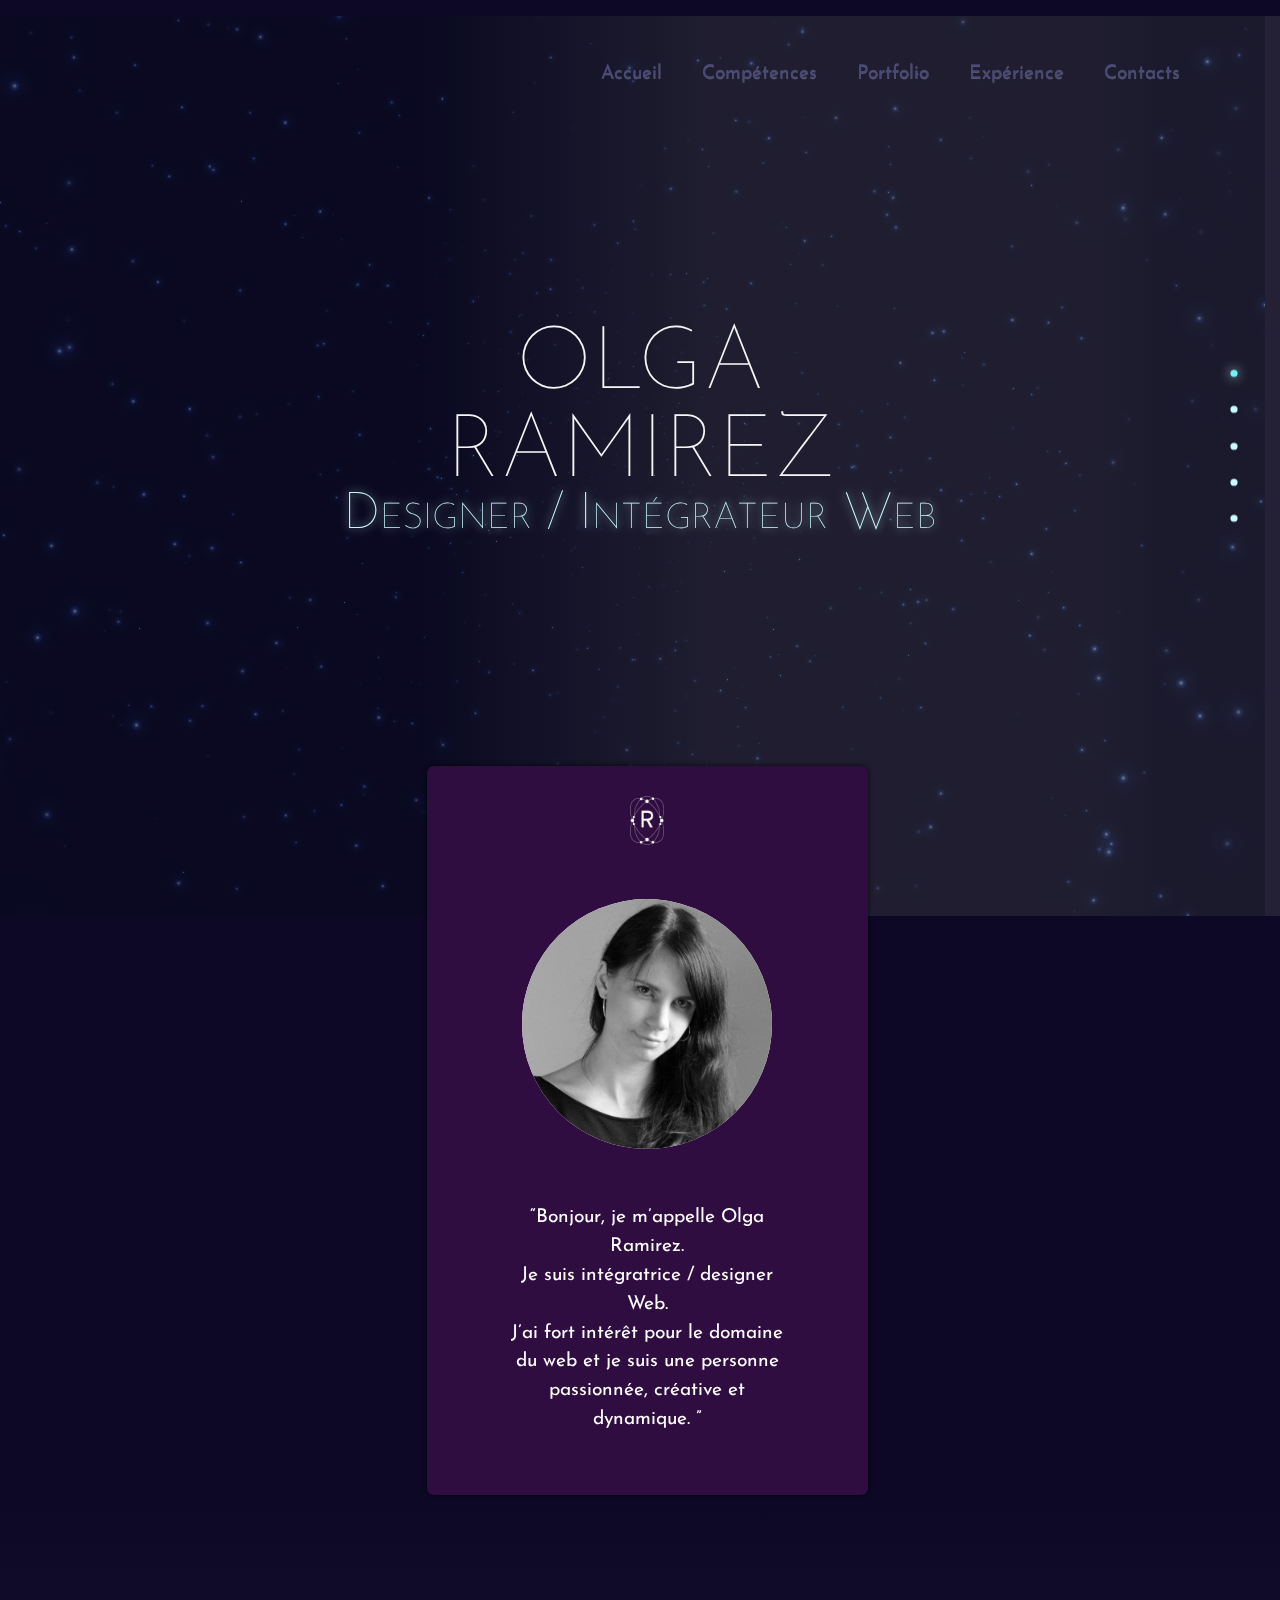
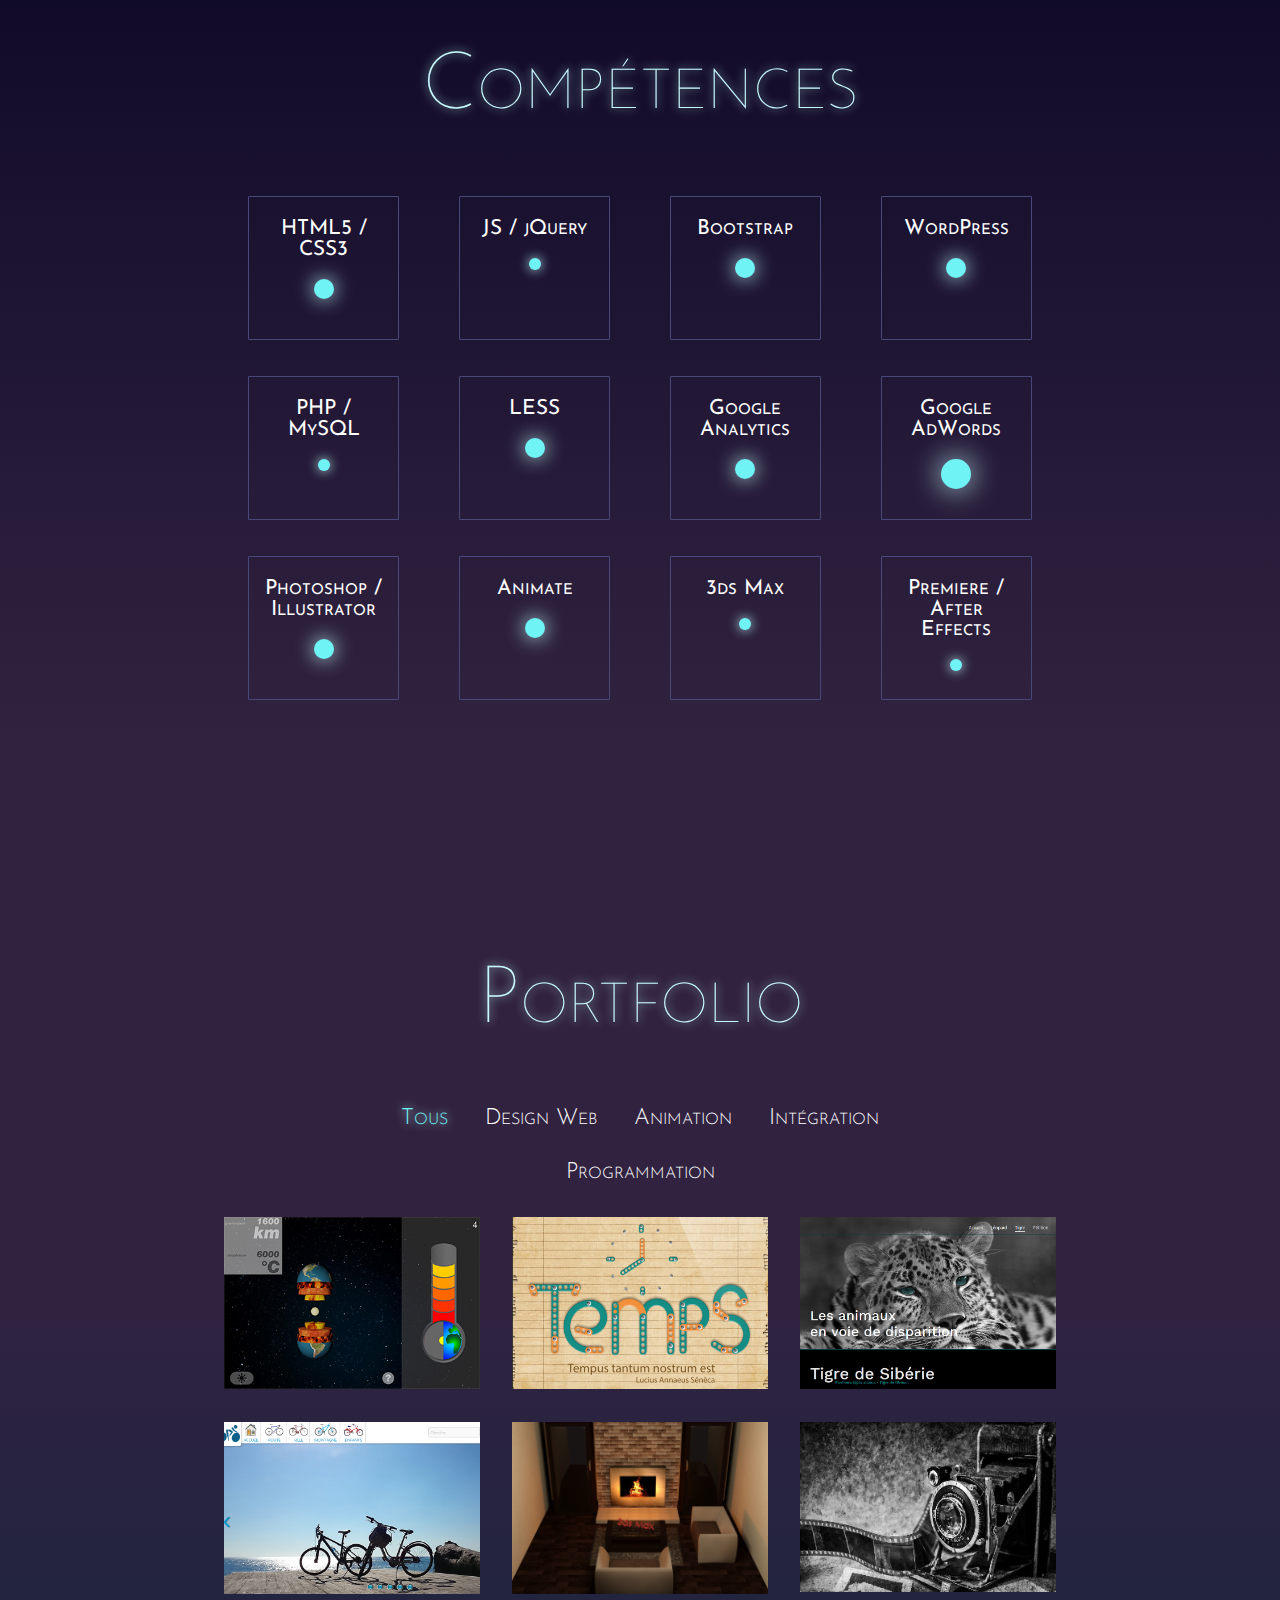
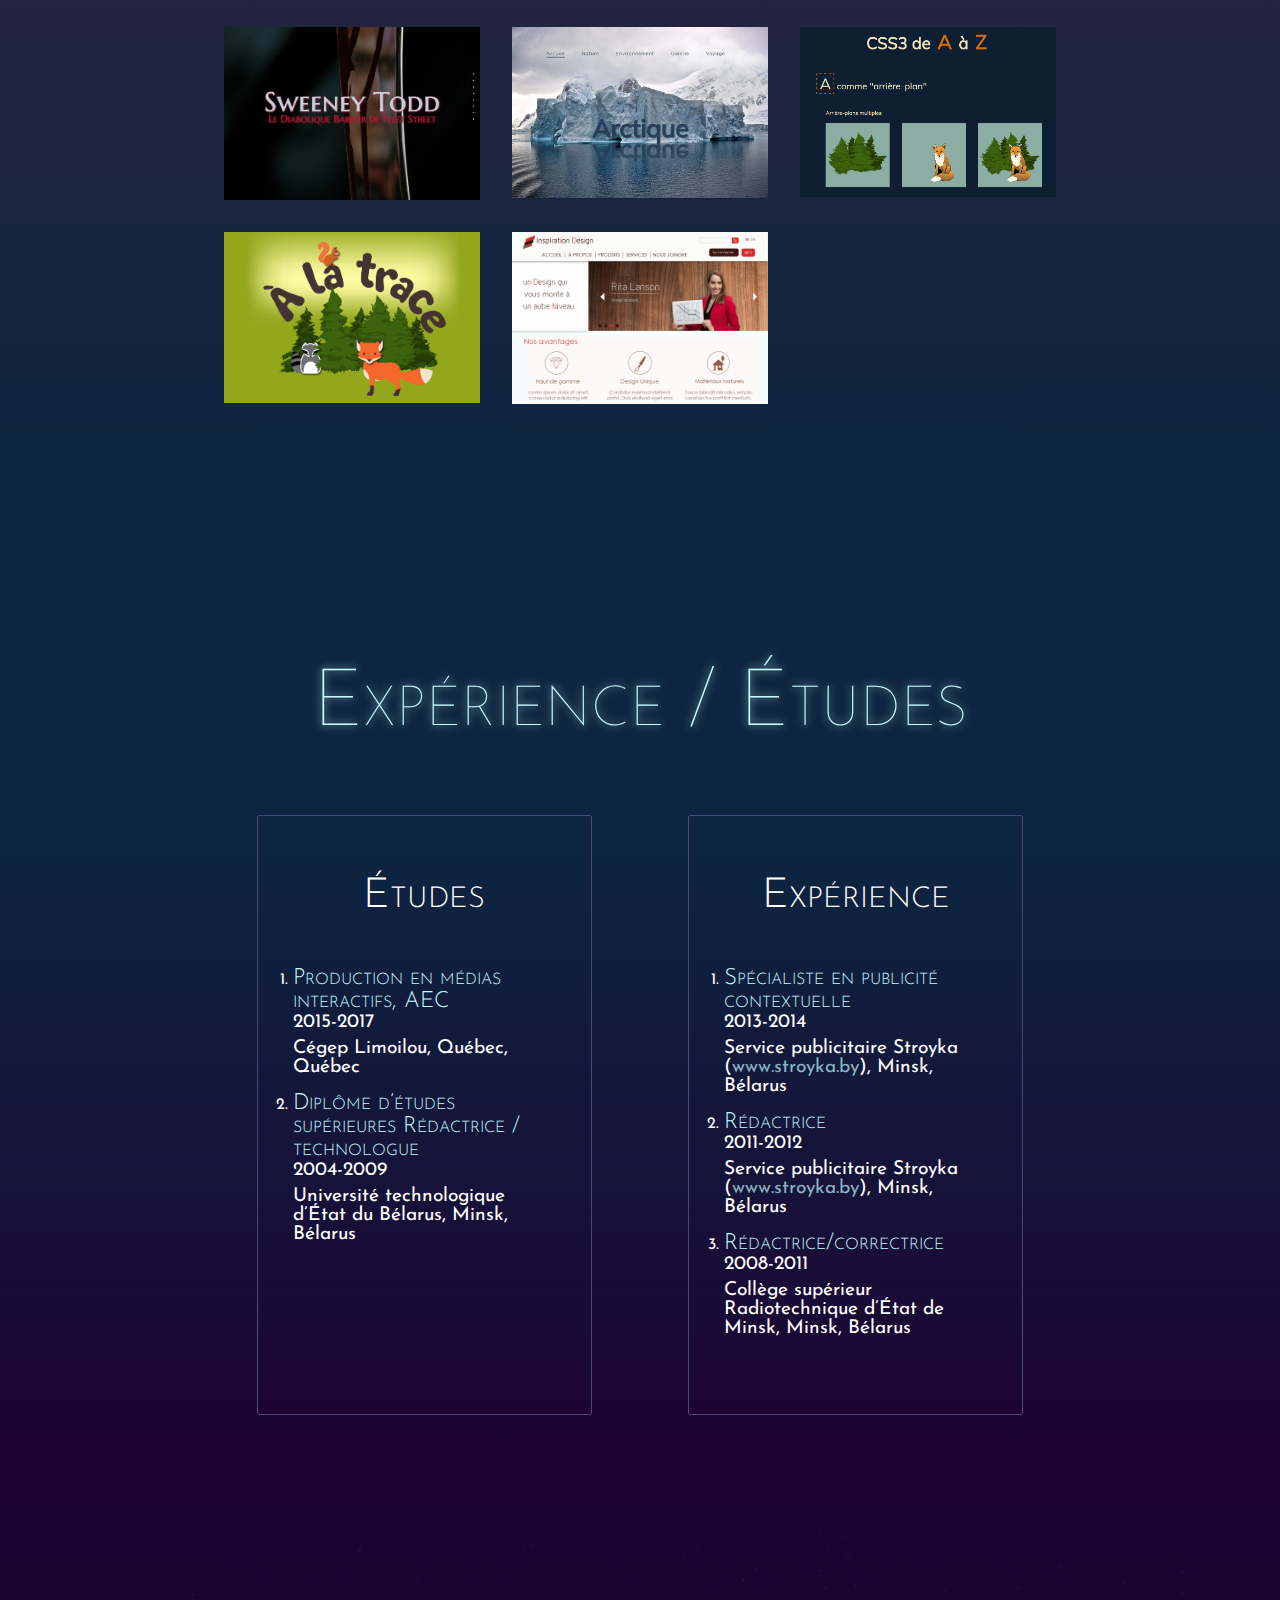
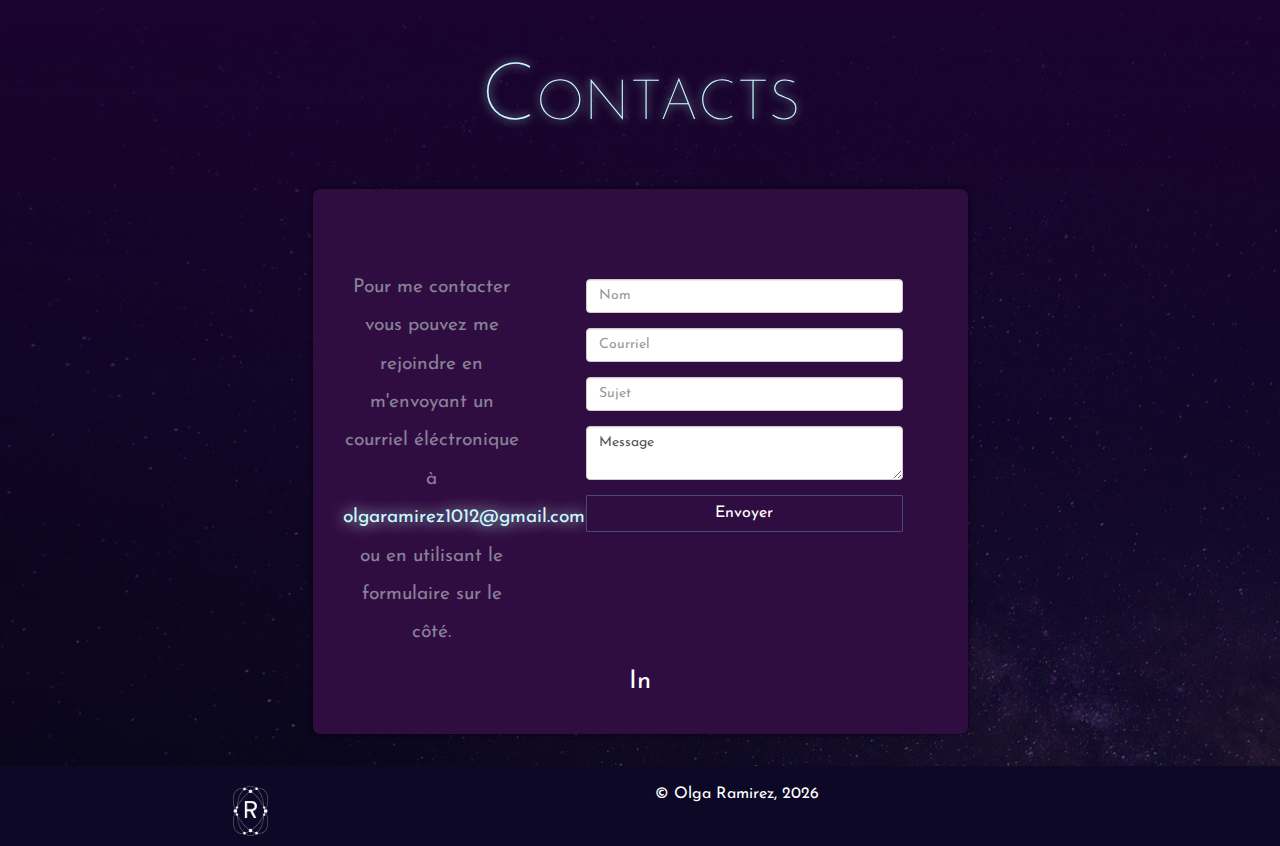
==== index.html @ b8071395 "première ajout de dossier complet" ====
<!doctype html>
<html lang="en" class="no-js"><head>
	<meta charset="UTF-8">
	<meta name="viewport" content="width=device-width, initial-scale=1">
    
    <meta http-equiv="X-UA-Compatible" content="IE=edge,chrome=1">
        <title></title>
        <meta name="description" content="">
        
        <link rel="apple-touch-icon" href="apple-touch-icon.png">

        <link rel="stylesheet" href="css/bootstrap.min.css">

	<link href="http://fonts.googleapis.com/css?family=Ubuntu:300,400,700" rel="stylesheet" type="text/css">
    <link href="https://fonts.googleapis.com/css?family=Josefin+Sans:100,300,400" rel="stylesheet">

	<link rel="stylesheet" href="css/reset.css"> <!-- CSS reset -->
	<link rel="stylesheet" href="css/style.css"> <!-- Resource style -->
	
    
    <link rel="stylesheet" href="css/bootstrap-theme.min.css">
    <link rel="stylesheet" href="css/main.css">
    <link rel="stylesheet" href="css/index.css">
    <link rel="stylesheet" href="https://maxcdn.bootstrapcdn.com/font-awesome/4.7.0/css/font-awesome.min.css">
	<script src="https://ajax.googleapis.com/ajax/libs/jquery/1.12.4/jquery.min.js"></script>
  	<!--<script src="js/vendor/modernizr-2.8.3-respond-1.4.2.min.js"></script>-->
 	<script src="https://maxcdn.bootstrapcdn.com/bootstrap/3.3.7/js/bootstrap.min.js"></script>
    <script src="js/modernizr.js"></script> <!-- Modernizr -->
 
    
    
	<title>Portfolio Olga Ramirez</title>
</head>
<body>


	<section id="section1" class="cd-section row ac">
    <canvas id="canvas"></canvas>
    	<nav id="cd-vertical-nav" class="hidden-xs hidden-sm">
		<ul>
			<li>
				<a href="#section1" data-number="1">
					<span class="cd-dot"></span>
					<span class="cd-label">Accueil</span>
				</a>
			</li>
			<li>
				<a href="#competence" data-number="2">
					<span class="cd-dot"></span>
					<span class="cd-label">Compétences</span>
				</a>
			</li>
			<li>
				<a href="#portfolio" data-number="3">
					<span class="cd-dot"></span>
					<span class="cd-label">Portfolio</span>
				</a>
			</li>
			<li>
				<a href="#experience" data-number="4">
					<span class="cd-dot"></span>
					<span class="cd-label">Expérience</span>
				</a>
			</li>
			<li>
				<a href="#contacts" data-number="5">
					<span class="cd-dot"></span>
					<span class="cd-label">Contacts</span>
				</a>
			</li>
			
		</ul>
	</nav>
    
    
     <nav class="navbar navbar-custom" role="navigation">
        <div class="container">
            <div class="navbar-header">
                <button type="button" class="navbar-toggle" data-toggle="collapse" data-target=".navbar-main-collapse">
                   <i class="fa fa-bars"></i>
                </button>
                <!--<a class="navbar-brand page-scroll" href="#page-top">
                    <img src="img/logo_2.png" alt="Logo" height="220%" width="auto"/>
                </a>-->
            </div>

            <!-- Collect the nav links, forms, and other content for toggling -->
            <div class="collapse navbar-collapse navbar-right navbar-main-collapse">
                <ul class="nav navbar-nav">
                    <!-- Hidden li included to remove active class from about link when scrolled up past about section -->
                    <li class="hidden">
                        <a href="#page-top"></a>
                    </li>
                    <li>
                        <a class="page-scroll" href="#">Accueil</a>
                    </li>
                    <li>
                        <a class="page-scroll" href="#competence">Compétences</a>
                    </li>
                    <li>
                        <a class="page-scroll" href="#portfolio">Portfolio</a>
                    </li>
                    <li>
                        <a class="page-scroll" href="#experience">Expérience</a>
                    </li>
                    <li>
                        <a class="page-scroll" href="#contacts">Contacts</a>
                    </li>
                </ul>
            </div>
            <!-- /.navbar-collapse -->
        </div>
        <!-- /.container -->
    </nav>
    
    
   
    <div class="row accueil">
    	<div class="col-lg-6 col-lg-offset-3">
			<h1 id="blink7">Olga Ramirez</h1>
            <h2>Designer / Intégrateur Web</h2>

        </div>
        
        
        
    </div>
		<!--<a href="#section2" class="cd-scroll-down cd-img-replace">scroll down</a>-->
	</section><!-- cd-section -->
    
    <!------------ À propos -------------->
  <div class="col-lg-4 col-lg-offset-4 col-md-6 col-md-offset-3 col-sm-6 col-sm-offset-3 col-xs-8 col-xs-offset-2">
   <div class="row a_propos">
   
  
   <div class="row">
        <div class="col-lg-2 col-lg-offset-5 col-sm-2 col-sm-offset-5 col-xs-4 col-xs-offset-4 logo">
        	<img src="img/logo_4.png" alt="Logo" height="auto" width="70%" />
        </div>
   </div>
    
    <div class="row">   
       <div class="col-lg-8 col-lg-offset-2">
       		<div class="prtr">
            	<img src="img/prt1.jpg" alt="">
            </div>
       </div>
       </div>
       <div class="row"> 
        <div class="col-lg-8 col-lg-offset-2 col-sm-8 col-sm-offset-2 col-xs-8 col-xs-offset-2">
        	<p class="a_pr">“Bonjour, je m’appelle Olga Ramirez. <br>
            Je suis intégratrice / designer Web. <br>
J’ai fort intérêt pour le domaine du web et je suis une personne passionnée, créative et dynamique.
”</p>
        </div>
        </div>
       </div>
   </div> 
 
     <!------------ À propos Fin-------------->
    
     <!------------ Compétences -------------->

	<section id="section2" class="cd-section row">
    	<div class="col-lg-12 col-md-12  col-sm-12 text-center">
        	<h2 class="titre_cmp titre" id="competence">Compétences</h2>
        </div>
        
	<div class="col-lg-8 col-lg-offset-2 col-md-10 col-md-offset-1">
        <div class="col-lg-3 col-md-3 col-sm-6 col-xs-6 cmp">
            <div class="col-lg-10 col-lg-offset-1 cmp_int">
                <h3>HTML5 / CSS3</h3>
               <div class="col-lg-10 col-lg-offset-1 etl">  
                 	
                    <div class="etv_mn">
                    </div>
            	</div>
            </div>
        </div>
        
        <div class="col-lg-3 col-md-3 col-sm-6 col-xs-6 cmp">
         	<div class="col-lg-10 col-lg-offset-1 cmp_int">
        		<h3>JS / jQuery</h3>
                <div class="col-lg-10 col-lg-offset-1 etl">  
                 	
                     <div class="etv_pt"></div>
            	</div>
                
            </div>
        </div>
        
        <div class="col-lg-3 col-md-3 col-sm-6 col-xs-6 cmp">
        	<div class="col-lg-10 col-lg-offset-1 cmp_int">
        		<h3>Bootstrap</h3>
              <div class="col-lg-10 col-lg-offset-1 etl">  
              
                  <div class="etv_mn"></div>
             </div>
            </div>
        </div>
        
         <div class="col-lg-3 col-md-3 col-sm-6 col-xs-6 cmp">
        	<div class="col-lg-10 col-lg-offset-1 cmp_int">
        		<h3>WordPress</h3>
              <div class="col-lg-10 col-lg-offset-1 etl">  
              
                  <div class="etv_mn"></div>
               </div>
             </div>
        </div>
     </div>  
     
     <div class="col-lg-8 col-lg-offset-2 col-md-10 col-md-offset-1">
        
        <div class="col-lg-3 col-md-3 col-sm-6 col-xs-6 cmp">
       		<div class="col-lg-10 col-lg-offset-1 cmp_int">
        		<h3>PHP / MySQL</h3>
                <div class="col-lg-10 col-lg-offset-1 etl">  
                  
                  <div class="etv_pt"></div>
                </div>
        </div>
        </div>
        
        <div class="col-lg-3 col-md-3 col-sm-6 col-xs-6 cmp">
        	<div class="col-lg-10 col-lg-offset-1 cmp_int">
        		<h3>LESS</h3>
                 <div class="col-lg-10 col-lg-offset-1 etl">  
                
                    <div class="etv_mn"></div>
             </div>
             </div>
        </div>
        
           <div class="col-lg-3 col-md-3 col-sm-6 col-xs-6 cmp">
        	<div class="col-lg-10 col-lg-offset-1 cmp_int">
        		<h3>Google Analytics</h3>
                <div class="col-lg-10 col-lg-offset-1 etl">  
                	
                    <div class="etv_mn"></div>
                </div>
            </div>
        </div>
        
        <div class="col-lg-3 col-md-3 col-sm-6 col-xs-6 cmp">
        	<div class="col-lg-10 col-lg-offset-1 cmp_int">
        		<h3>Google AdWords</h3>
                 <div class="col-lg-10 col-lg-offset-1 etl">  
                	
                    <div class="etv_lg"></div>
           	</div>
            </div>
           
        </div>
        
     </div> 
     
     <div class="col-lg-8 col-lg-offset-2 col-md-10 col-md-offset-1">

        <div class="col-lg-3 col-md-3 col-sm-6 col-xs-6 cmp">
        	<div class="col-lg-10 col-lg-offset-1 cmp_int">
        		<h3>Photoshop /<br> Illustrator</h3>
                 <div class="col-lg-10 col-lg-offset-1 etl">  
               
                <div class="etv_mn"></div>
              </div>
              </div>
            </div>
            
            <div class="col-lg-3 col-md-3 col-sm-6 col-xs-6 cmp">
        	<div class="col-lg-10 col-lg-offset-1 cmp_int">
        		<h3>Animate</h3>
                 <div class="col-lg-10 col-lg-offset-1 etl">  
               
                <div class="etv_mn"></div>
              </div>
              </div>
            </div>
            
            <div class="col-lg-3 col-md-3 col-sm-6 col-xs-6 cmp">
        	<div class="col-lg-10 col-lg-offset-1 cmp_int">
        		<h3>3ds Max</h3>
                 <div class="col-lg-10 col-lg-offset-1 etl">  
               
                <div class="etv_pt"></div>
              </div>
              </div>
            </div>
            
            <div class="col-lg-3 col-md-3 col-sm-6 col-xs-6 cmp">
        	<div class="col-lg-10 col-lg-offset-1 cmp_int">
        		<h3>Premiere / <br> After Effects</h3>
                 <div class="col-lg-10 col-lg-offset-1 etl">  
               
                <div class="etv_pt"></div>
              </div>
              </div>
            </div>
        </div>
    
	</section><!-- cd-section -->
    
       <!----------- Compétences Fin ----------->

	<section id="section3" class="cd-section row">
    
    	<div class="col-lg-12 text-center">
        	<h2 class="titre titre_prft" id="portfolio">Portfolio</h2>
        </div>
        
		<div class="col-lg-6 col-lg-offset-3 ">
        	<div class="row">
            <!-- A basic setup of simple mode filter controls, all you have to do is use data-filter="all"
            for an unfiltered gallery and then the values of your categories to filter between them -->
            <ul class="simplefilter">
                <li class="active" data-filter="all">Tous</li>
                <li data-filter="1">Design Web</li>
                <li data-filter="2">Animation</li>
                <li data-filter="3">Intégration</li>
                <li data-filter="4">Programmation</li>
            </ul>
        </div>
        </div>
        
        
           <div class="row">
           <div class="col-lg-8 col-lg-offset-2 col-md-10 col-md-offset-1 col-sm-10 col-sm-offset-1 col-xs-10 col-xs-offset-1">
            <!-- This is the set up of a basic gallery, your items must have the categories they belong to in a data-category
            attribute, which starts from the value 1 and goes up from there -->
            <div class="filtr-container">
                <div class="col-xs-12 col-sm-6 col-md-6 col-lg-4 filtr-item" data-category="1, 2, 4" data-sort="Busy streets">
                    <figure class="snip0015" href="#myModal" data-toggle="modal">
                		<img src="img/trav_11.jpg" alt="Illustration" class="img-responsive"/>
                       	<figcaption>
                            <h2>Voyage au coeur de la Terre</h2>
                            <p>Interface interactive animée réalisée à partir d’éléments 3D.</p>
                            <!--<a  role="button" class="btn" >Détails</a>-->
						</figcaption>
                    </figure>	
                </div>
                
                <div class="col-xs-12 col-sm-6 col-md-6 col-lg-4 filtr-item" data-category="1" data-sort="Luminous night">
                   <figure class="snip0015" href="#myModal2" data-toggle="modal">
                		<img src="img/trav_22.jpg" alt="Illustration" class="img-responsive"/>
                    	<figcaption>
                            <h2>Meccano</h2>
                            <p>Le travail académique - Design graphique appliqué.</p>
                            
						</figcaption>
                    </figure>	
                </div>
                
                <div class="col-xs-12 col-sm-6 col-md-6 col-lg-4 filtr-item" data-category="1, 3" data-sort="City wonders">
                   <figure class="snip0015"  href="#myModal3" data-toggle="modal">
                		<img src="img/trav_31.png" alt="Illustration" class="img-responsive"/>
                        <figcaption>
                            <h2>Les animaux en voie de disparition</h2>
                            <p>Le travail académique - le prototype haute-fidélité d’un site Web standard.</p>
                           
						</figcaption>
                    </figure>
                </div>
                <div class="col-xs-12 col-sm-6 col-md-6 col-lg-4 filtr-item" data-category="1, 3" data-sort="In production">
                    <figure class="snip0015" href="#myModal4" data-toggle="modal">
                		<img src="img/trav_4.png" alt="Illustration" class="img-responsive"/>
                       	<figcaption>
                            <h2>Velo</h2>
                            <p>Projet d'une page Web sous la forme d’un prototype HTML5.</p>
                            
						</figcaption>
                    </figure>	
                </div>
                
                <div class="col-xs-12 col-sm-6 col-md-6 col-lg-4 filtr-item" data-category="1, 2" data-sort="Industrial site">
                    <figure class="snip0015" href="#myModal5" data-toggle="modal">
                		<img src="img/trav_5.jpg" alt="Illustration" class="img-responsive"/>
                    	<figcaption>
                            <h2>Salle de séjour</h2>
                            <p>Le travail académique - Animation 3D.</p>
						</figcaption>
                    </figure>	
                </div>
                
                <div class="col-xs-12 col-sm-6 col-md-6 col-lg-4 filtr-item" data-category="1, 3, 4" data-sort="Peaceful lake">
                    <figure class="snip0015" href="#myModal6" data-toggle="modal">
                		<img src="img/trav_6.png" alt="Illustration" class="img-responsive"/>
                        <figcaption>
                            <h2>Films biographiques</h2>
                            <p>Un mini site mobile de type "mobile en premier".</p>
                           
						</figcaption>
                    </figure>	
                </div>
                <div class="col-xs-12 col-sm-6 col-md-6 col-lg-4 filtr-item" data-category="1, 3" data-sort="City lights">
                    <figure class="snip0015" href="#myModal7" data-toggle="modal">
                		<img src="img/trav_7.png" alt="Illustration" class="img-responsive"/>
                    	<figcaption>
                            <h2>Sweeney Todd</h2>
                            <p>Une interface adaptive sous la forme d'une page entière.</p>
						</figcaption>
                    </figure>	
                </div>
                <div class="col-xs-12 col-sm-6 col-md-6 col-lg-4 filtr-item" data-category="1, 3" data-sort="Dreamhouse">
                    <figure class="snip0015" href="#myModal8" data-toggle="modal">
                		<img src="img/trav_8.png" alt="Illustration" class="img-responsive"/>
                       	<figcaption>
                            <h2>Arctique</h2>
                            <p>Refonte d'un mini-site Web sous la forme de deux pages.</p> 
						</figcaption>
                    </figure>	
                </div>
                <div class="col-xs-12 col-sm-6 col-md-6 col-lg-4 filtr-item" data-category="1, 3" data-sort="Restless machines">
                    <figure class="snip0015" href="#myModal9" data-toggle="modal">
                		<img src="img/trav_9.png" alt="Illustration" class="img-responsive"/>
                        <figcaption>
                            <h2>CSS3 de A à Z</h2>
                            <p>La présentation CSS3 de A à Z sous la forme d'une page entière.</p>
						</figcaption>
                    </figure>
                </div>
                       <div class="col-xs-12 col-sm-6 col-md-6 col-lg-4 filtr-item" data-category="1, 3, 4" data-sort="City lights">
                    <figure class="snip0015" href="#myModal10" data-toggle="modal">
                		<img src="img/trav_10.png" alt="Illustration" class="img-responsive"/>
                    	<figcaption>
                            <h2>À la trace</h2>
                            <p>Application interactive.</p>
						</figcaption>
                    </figure>	
                </div>
                <div class="col-xs-12 col-sm-6 col-md-6 col-lg-4 filtr-item" data-category="1" data-sort="Dreamhouse">
                    <figure class="snip0015" href="#myModal11" data-toggle="modal">
                		<img src="img/trav_11.png" alt="Illustration" class="img-responsive"/>
                       	<figcaption>
                            <h2>Inspiration Design</h2>
                            <p>La création d'une entreprise, le sujet - Le Bois.</p>
						</figcaption>
                    </figure>	
                </div>
               
            </div>
        </div>
        </div>
        
       
                
                <!-----------------------Fenêtre modal Voyage au coeur de la Terre----------------------->
 
                <div class="modal" id="myModal" role="dialog">
                <div class="modal-dialog modal-lg">
                  <div class="modal-content">
                    <div class="modal-header">
                      <button type="button" class="close" data-dismiss="modal">&times;</button>
                    		<h4 class="modal-title ttr_m">Voyage au coeur de la Terre</h4>
                    </div>
                    <div class="modal-body">
                    	<div class="row">
                        	<div class="col-lg-8 ">
                            	<img src="img/au_coeur_terre_fm.png" alt="Illustration" class="img-responsive"/>
                                <br>
                                <img src="img/au_coeur_terre_fm2.png" alt="Illustration" class="img-responsive"/>
                            </div>
                            <div class="col-lg-4 ">
                            	<h2>
                                	<ul class="mc_m">
                                    	<li>Design Web</li>
                                        <li>Animation</li>
                                        <li>Programmation</li>
                                    </ul>
                                </h2>
                                
                                
                                <h3 class="ou_lng_m">Outils</h3>
                                <ul class="lst_m">
                                	<li>Adobe Animate CC</li>
                                    <li>3ds Max</li>
                                </ul>
                                
                                <h3 class="ou_lng_m">Langages</h3>
                                <ul class="lst_m">
                                	<li>HTML5</li>
                                    <li>JavaScript</li>
                                </ul>
                               
                            </div>
                        </div>
                       <!-- <hr>-->
                        <div class="row">
                            <div class="col-lg-12 dsc">
                            <p class="prf_m"><span class="titre_m">Type : </span> Projet académique - le cour "Production d’interfaces interactives animées" - réalisé en équipe avec Philippe Bourgeois et Sandra Levesque.</p>
                                    <p class="prf_m"><span class="titre_m">Mes tâches : </span> création l'animation 3d, la partie de la programation JavaScript.</p>
                            	<p class="prf_m"><span class="titre_m">Description : </span>Afin d'atteindre les objectifs de ce travail, il vous faudra réaliser une interface interactive animée, composée d’éléments 3D, et publiée en HTML5/JS (CreateJS) à partir d’Adobe Animate CC.
Un concept global devra être déterminé et être réfléchi en fonction des éléments 3D produits lors de la session 2.
 </p>
                            </div>
                        </div>
                        
                        
                        
                    </div>
                    <div class="modal-footer"><button class="btn btn-default_1" type="button" data-dismiss="modal">Fermer</button></div>
                    </div>
                    </div>
                 </div>
    <!-----------------------Fenêtre modal Fin Voyage au coeur de la Terre------------------->
    
    
    
    <!-----------------------Fenêtre modal Meccano----------------------->
 
                <div class="modal" id="myModal2" role="dialog">
                <div class="modal-dialog modal-lg">
                  <div class="modal-content">
                    <div class="modal-header">
                      <button type="button" class="close" data-dismiss="modal">&times;</button>
                    		<h4 class="modal-title ttr_m">Meccano</h4>
                    </div>
                    <div class="modal-body">
                    	<div class="row">
                        	<div class="col-lg-8 ">
                            	<img src="img/meccano_1.png" alt="Illustration" class="img-responsive"/>
                                <br>
                                <img src="img/meccano_2.png" alt="Illustration" class="img-responsive"/>
                            </div>
                            <div class="col-lg-4 ">
                            	<h2>
                                	<ul class="mc_m">
                                    	<li>Design Web</li>
                                        
                                    </ul>
                                </h2>
                                
                                
                                <h3 class="ou_lng_m">Outils</h3>
                                <ul class="lst_m">
                                	<li>Illustrator</li>
                                    <li>Photoshop</li>
                                </ul>
                                
                                 <div class="dsc">
                            <p class="prf_m"><span class="titre_m">Type : </span> Le travail académique.</p>
                                    
                            	<p class="prf_m"><span class="titre_m">Description : </span>La réalisation de l'interface graphique du mot de 5 lettres tout en utilisant les pièces du jeu de construction.
 </p>
                            </div>
                               
                            </div>
                        </div>
                       <!-- <hr>-->
                       
                    </div>
                    <div class="modal-footer"><button class="btn btn-default_1" type="button" data-dismiss="modal">Fermer</button></div>
                    </div>
                    </div>
                 </div>
    <!-----------------------Fenêtre modal Fin Meccano------------------->
    
    
    <!-----------------------Fenêtre modal Les animaux en voie de disparition----------------------->
 
                <div class="modal" id="myModal3" role="dialog">
                <div class="modal-dialog modal-lg">
                  <div class="modal-content">
                    <div class="modal-header">
                      <button type="button" class="close" data-dismiss="modal">&times;</button>
                    		<h4 class="modal-title ttr_m">Les animaux en voie de disparition</h4>
                    </div>
                    <div class="modal-body">
                    	<div class="row">
                        	<div class="col-lg-8 ">
                            	<img src="img/les_animaux_en_voie_de_disparition_1.png" alt="Illustration" class="img-responsive"/>
                                <br>
                                <img src="img/les_animaux_en_voie_de_disparition_2.png" alt="Illustration" class="img-responsive"/>
                                <br>
                                <img src="img/les_animaux_en_voie_de_disparition_3.png" alt="Illustration" class="img-responsive"/>
                                
                            </div>
                            <div class="col-lg-4 ">
                            	<h2>
                                	<ul class="mc_m">
                                    	<li>Design Web</li>
                                     
                                        <li>Intégration</li>
                                    </ul>
                                </h2>
                                
                                
                                <h3 class="ou_lng_m">Langages</h3>
                                <ul class="lst_m">
                                	<li>HTML5</li>
                                    <li>CSS</li>
                                    <li>JavaScript</li>
                                </ul>
                                
                                <div class="dsc">
                            <p class="prf_m"><span class="titre_m">Type : </span> Projet académique - le cour "Prototype Web" .</p>
                                   
                            	<p class="prf_m"><span class="titre_m">Description : </span>Afin d'atteindre les objectifs de ce travail, il vous faudra réaliser le prototype haute-fidélité d’un site Web standard constitué d’un ensemble de 4 pages HTML5, produites à l’aide du logiciel Dreamweaver ou d’un autre IDE.
 </p>
                            </div>
                               
                            </div>
                        </div>

                    </div>
                    <div class="modal-footer"><button class="btn btn-default_1" type="button" data-dismiss="modal">Fermer</button></div>
                    </div>
                    </div>
                 </div>
    <!-----------------------Fenêtre modal Fin Les animaux en voie de disparition------------------->
               
              <!-----------------------Fenêtre modal Velo----------------------->
 
                <div class="modal" id="myModal4" role="dialog">
                <div class="modal-dialog modal-lg">
                  <div class="modal-content">
                    <div class="modal-header">
                      <button type="button" class="close" data-dismiss="modal">&times;</button>
                    		<h4 class="modal-title ttr_m">Velo</h4>
                    </div>
                    <div class="modal-body">
                    
                    	<div class="row">
                            <div class="col-lg-12">
                            <div class="col-lg-6 ">
                            <h2>
                                	<ul class="btm">
                                    	<li>Design Web</li>
                                       
                                        <li>Intégration</li>
                                    </ul>
                                </h2>
                               </div> 
                                
                                
                                <div class="col-lg-6 ">
                                <h3 class="ou_lng_m">Langages</h3>
                                <ul class="lst_m">
                                	<li>HTML5</li>
                                    <li>CSS</li>
                                </ul>
                                </div>
                           </div>
                           </div>     
                    	<div class="row">
                        	<div class="col-lg-12 ">
                            	<img src="img/velo.png" alt="Illustration" class="img-responsive"/>
                                <br>
                                
                            </div>
                            
                        </div>
                       <!-- <hr>-->
                        
                                 <div class="row">
                            <div class="col-lg-12 dsc">
                                
                            <p class="prf_m"><span class="titre_m">Type : </span> Projet académique - le cour "Prototype Web" - Projet d'une page Web sous la forme d’un prototype HTML5.</p>
                                    
                            	<p class="prf_m"><span class="titre_m">Description : </span>Réalisation d'une page Web entière en HTML5 à partir d’une page d’accueil d’un site Web comme modèle de référence <a href="https://www.lego.com/fr-fr/?ignorereferer=true" title="Lien vers le site Web lego.com" class="ln">www.lego.com</a>.
 </p>
                            </div>
                        </div>
                        
                        
                        
                    </div>
                    <div class="modal-footer"><button class="btn btn-default_1" type="button" data-dismiss="modal">Fermer</button></div>
                    </div>
                    </div>
                 </div>
    <!-----------------------Fenêtre modal Fin Velo------------------->  
    
    
  <!-----------------------Fenêtre modal Salle de séjour----------------------->
 
                <div class="modal" id="myModal5" role="dialog">
                <div class="modal-dialog modal-lg">
                  <div class="modal-content">
                    <div class="modal-header">
                      <button type="button" class="close" data-dismiss="modal">&times;</button>
                    		<h4 class="modal-title ttr_m">Salle de séjour</h4>
                    </div>
                    <div class="modal-body">
                    <div class="row">
                    <div class="col-lg-6 ">
                            	<h2>
                                	<ul class="btm">
                                    	<li>Design Web</li>
                                        <li>Animation 3D</li> 
                                    </ul>
                                </h2>
                       </div>         
                        <div class="col-lg-6 "> 
                                <h3 class="ou_lng_m">Outils</h3>
                                <ul class="lst_m">
                                    <li>3ds Max</li>
                                    <li>Photoshop</li>
                                </ul>
                               
                            </div>
                          </div>  
                    	<div class="row">
                        	<div class="col-lg-12 ">
                            	<img src="img/salle_de_sejour.jpg" alt="Illustration" class="img-responsive"/>
                                
                            </div>
                            
                        </div>
                       <!-- <hr>-->
                        <div class="row">
                            <div class="col-lg-12 dsc">
                            <p class="prf_m"><span class="titre_m">Type : </span> Projet académique - le cour "Production d’animation".</p>
                    
                            	<p class="prf_m"><span class="titre_m">Description : </span>Afin d'atteindre les objectifs de ce travail, il faudra réaliser une scène 3d avec 6 objets, appliquer des textures sur les objets et animer un objet.

 </p>
                            </div>
                        </div>
                        
                        
                        
                    </div>
                    <div class="modal-footer"><button class="btn btn-default_1" type="button" data-dismiss="modal">Fermer</button></div>
                    </div>
                    </div>
                 </div>
    <!-----------------------Fenêtre modal Fin Salle de séjour------------------->
    
    
     
                <!-----------------------Fenêtre modal Films biographiques----------------------->
 
                <div class="modal" id="myModal6" role="dialog">
                <div class="modal-dialog modal-lg">
                  <div class="modal-content">
                    <div class="modal-header">
                      <button type="button" class="close" data-dismiss="modal">&times;</button>
                    		<h4 class="modal-title ttr_m">Films biographiques</h4>
                    </div>
                    <div class="modal-body">
                    	<div class="row">
                        	<div class="col-lg-4 ">
                            	<img src="img/interface_mobile_acc.png" alt="Illustration" class="img-responsive"/>
                                <br>
                                <img src="img/interface_mobile_connex.png" alt="Illustration" class="img-responsive"/>
                            </div>
                            <div class="col-lg-4 ">
                            	<img src="img/interface_mobile_al.png" alt="Illustration" class="img-responsive"/>
                            </div>
                            <div class="col-lg-4 ">
                            	
                            	<h2>
                                	<ul class="mc_m">
                                    	<li>Design Web</li>
                                        <li>Intégration</li>
                                        <li>Programmation</li>
                                    </ul>
                                </h2>
                                
                                
                                <h3 class="ou_lng_m">Outils</h3>
                                <ul class="lst_m">
                                	<li>jQuery Mobile</li>
                                </ul>
                                
                                <h3 class="ou_lng_m">Langages</h3>
                                <ul class="lst_m">
                                	<li>HTML5</li>
                                    <li>CSS3</li>
                                    <li>jQuery</li>
                                </ul>
                               
                            </div>
                        </div>
                       <!-- <hr>-->
                        <div class="row">
                            <div class="col-lg-12 dsc">
                            <p class="prf_m"><span class="titre_m">Type : </span> Projet académique - le cour "Interface mobile".</p>
                                   
                            	<p class="prf_m"><span class="titre_m">Description : </span>production d'un mini site mobile de type "mobile en premier" qui fait la promotion de cinq produits de, à partir de maquettes basses fidélités.
 </p>
                            </div>
                        </div>
                        
                        
                        
                    </div>
                    <div class="modal-footer"><button class="btn btn-default_1" type="button" data-dismiss="modal">Fermer</button></div>
                    </div>
                    </div>
                 </div>
    <!-----------------------Fenêtre modal Fin Films biograghiques------------------->
    
    <!-----------------------Fenêtre modal Sweeney Todd----------------------->
 
                <div class="modal" id="myModal7" role="dialog">
                <div class="modal-dialog modal-lg">
                  <div class="modal-content">
                    <div class="modal-header">
                      <button type="button" class="close" data-dismiss="modal">&times;</button>
                    		<h4 class="modal-title ttr_m">Sweeney Todd</h4>
                    </div>
                    <div class="modal-body">
                    
                    <div class="row">
                    <div class="col-lg-4 ">
                            	<h2>
                                	<ul class="btm">
                                    	<li>Design Web</li>
                                        <li>Intégration</li> 
                                    </ul>
                                </h2>
                       </div>         
                        <div class="col-lg-4 "> 
                                <h3 class="ou_lng_m">Outils</h3>
                                <ul class="lst_m">
                                    <li>Media Queries</li>
                                </ul>
                               
                            </div>
                            <div class="col-lg-4 "> 
                            <h3 class="ou_lng_m">Langages</h3>
                                <ul class="lst_m">
                                	<li>HTML5</li>
                                    <li>CSS3</li>
                                </ul>
                          </div>  
                          <br>

                    	<div class="row">
                                <div class="col-lg-9 ">
                                	<h3 class="ou_lng_m">Format TV</h3>
                                    <img src="img/st_ordi1.png" alt="Illustration" class="img-responsive"/>
                                </div>
                                
                                <div class="col-lg-3 ln_vrt">
                                	<h3 class="ou_lng_m">Format mobile</h3>
                                    <img src="img/st_mobile1.png" alt="Illustration" class="img-responsive"/>
                                </div>
                          </div>
                          <br>
                          
                          <div class="row">
                                <div class="col-lg-5 ">
                               		<h3 class="ou_lng_m">Format tablette</h3>
                                    <img src="img/st_tabl1.png" alt="Illustration" class="img-responsive"/>
                                </div>
                                <div class="col-lg-7 ln_vrt">
                                	<h3 class="ou_lng_m">Format PC de bureau</h3>
                                    <img src="img/st_lapt1.png" alt="Illustration" class="img-responsive"/>
                                </div>
                          </div>
  
                       
                        <div class="row">
                            <div class="col-lg-12 dsc">
                            <p class="prf_m"><span class="titre_m">Type : </span> Projet académique - le cour "Interface mobile".</p>
                                    
                            	<p class="prf_m"><span class="titre_m">Description : </span>Production d'une interface adaptive sous la forme d'une page entière (format mobile, format tablette, format PC de bureau, format TV). </p>
                            </div>
                        </div>
                    </div>
                    <div class="modal-footer"><button class="btn btn-default_1" type="button" data-dismiss="modal">Fermer</button></div>
                    </div>
                    </div>
                 </div>
                 </div>
    <!-----------------------Fenêtre modal Fin Sweeney Todd------------------->
    
    
     <!-----------------------Fenêtre modal Arctique----------------------->
 
                <div class="modal" id="myModal8" role="dialog">
                <div class="modal-dialog modal-lg">
                  <div class="modal-content">
                    <div class="modal-header">
                      <button type="button" class="close" data-dismiss="modal">&times;</button>
                    		<h4 class="modal-title ttr_m">Arctique</h4>
                    </div>
                    <div class="modal-body">
                    	<div class="row">
                         <div class="col-lg-6 ">
                            	<h2>
                                	<ul class="btm">
                                    	<li>Design Web</li>
                                        <li>Intégration</li> 
                                        
                                    </ul>
                                </h2>
                       </div>         
                        
                            <div class="col-lg-6 "> 
                            <h3 class="ou_lng_m">Langages</h3>
                                <ul class="lst_m">
                                	<li>HTML5</li>
                                    <li>CSS3</li>
                                   
                                </ul>
                          </div>
                          <br>  
                        	<div class="col-lg-12 ">
                            	<img src="img/arctique1.png" alt="Illustration" class="img-responsive"/>
                                <br>
                                <img src="img/arctique2.png" alt="Illustration" class="img-responsive"/>
                            </div>
                            
                        </div>
                       <!-- <hr>-->
                        <div class="row">
                        
                            <div class="col-lg-12 dsc">
                            <p class="prf_m"><span class="titre_m">Type : </span> Projet académique - le cour "Prototype Web" </p>
                            	<p class="prf_m"><span class="titre_m">Description : </span>Réalisation de la refonte d’un site Web en produisant deux pages HTML5/CSS3 qui répondent à des demandes et des contraintes prédéfinies de production.
 </p>
                            </div>
                        </div>
                        
                    </div>
                    <div class="modal-footer"><button class="btn btn-default_1" type="button" data-dismiss="modal">Fermer</button></div>
                    </div>
                    </div>
                 </div>
    <!-----------------------Fenêtre modal Fin Arctique------------------->
    
    <!-----------------------Fenêtre modal CSS3 de A à Z----------------------->
 
                <div class="modal" id="myModal9" role="dialog">
                <div class="modal-dialog modal-lg">
                  <div class="modal-content">
                    <div class="modal-header">
                      <button type="button" class="close" data-dismiss="modal">&times;</button>
                    		<h4 class="modal-title ttr_m">CSS3 de A à Z</h4>
                    </div>
                    <div class="modal-body">
                    	<div class="row">
                        
                            <div class="col-lg-6 ">
                                    <h2>
                                        <ul class="btm">
                                            <li>Design Web</li>
                                            <li>Intégration</li>
                                      
                                        </ul>
                                    </h2>
                           </div>         
                            
                                <div class="col-lg-6 "> 
                                <h3 class="ou_lng_m">Langages</h3>
                                    <ul class="lst_m">
                                        <li>HTML5</li>
                                        <li>CSS3</li>
                                        <li>jQuery</li>
                                       
                                    </ul>
                                    <br>
                              </div>
                              <br>  
                        	<div class="col-lg-12 ">
                            	<img src="img/css3.png" alt="Illustration" class="img-responsive"/>
                                
                            </div>
                            
                        </div>
                       <!-- <hr>-->
                        <div class="row">
                       
                            <div class="col-lg-12 dsc">
                            <p class="prf_m"><span class="titre_m">Type : </span> Projet académique - le cour "Prototype Web".</p>
                            	<p class="prf_m"><span class="titre_m">Description : </span>La présentation CSS3 de A à Z sous la forme d'une page entière.
 </p>
                            </div>
                        </div>
                        
                        
                        
                    </div>
                    <div class="modal-footer"><button class="btn btn-default_1" type="button" data-dismiss="modal">Fermer</button></div>
                    </div>
                    </div>
                 </div>
    <!-----------------------Fenêtre modal Fin CSS3 de A à Z------------------->
    
    
    <!-----------------------Fenêtre modal À la trace----------------------->
 
                <div class="modal" id="myModal10" role="dialog">
                <div class="modal-dialog modal-lg">
                  <div class="modal-content">
                    <div class="modal-header">
                      <button type="button" class="close" data-dismiss="modal">&times;</button>
                    		<h4 class="modal-title ttr_m">À la trace</h4>
                    </div>
                    <div class="modal-body">
                    	<div class="row">
                        
                        <div class="col-lg-4 ">
                            	<img src="img/a_la_trace_1.png" alt="Illustration" class="img-responsive"/>
                                <br>
                                <img src="img/a_la_trace_3.png" alt="Illustration" class="img-responsive"/>
                            </div>
                            <div class="col-lg-4 ">
                            	<img src="img/a_la_trace_2.png" alt="Illustration" class="img-responsive"/>
                                <br>
                                <img src="img/a_la_trace_4.png" alt="Illustration" class="img-responsive"/>
                            </div>
                            <div class="col-lg-4 ">
                            	
                            	<h2>
                                	<ul class="mc_m">
                                    	<li>Design Web</li>
                                        <li>Intégration</li>
                                        <li>Programmation</li>
                                    </ul>
                                </h2>
                                
                                
                                <h3 class="ou_lng_m">Outils</h3>
                                <ul class="lst_m">
                                	<li>MySQL</li>
                                    <li>Google map API</li>
                                </ul>
                                
                                <h3 class="ou_lng_m">Langages</h3>
                                <ul class="lst_m">
                                	<li>HTML5</li>
                                    <li>CSS3</li>
                                    <li>jQuery</li>
                                    <li>PHP</li>
                                </ul>
                               
                            </div>
                        
                        </div>
                       <!-- <hr>-->
                        <div class="row">
                            <div class="col-lg-12 dsc">
                            <p class="prf_m"><span class="titre_m">Type : </span> Projet académique - le cour "Application interactives" - réalisé en équipe avec Philippe Lamarre et Mathieu Rouwa.</p>
                                    <p class="prf_m"><span class="titre_m">Mes tâches : </span> création le design d'interface et la base de donnes.</p>
                            	<p class="prf_m"><span class="titre_m">Description : </span>^L'application permet de visualiser l'emplacement des animaux sauvages marqués par d'autres utilisateurs, et d'ajouter des animaux à la base de données.
 </p>
                            </div>
                        </div>
                        
                        
                        
                    </div>
                    <div class="modal-footer"><button class="btn btn-default_1" type="button" data-dismiss="modal">Fermer</button></div>
                    </div>
                    </div>
                 </div>
    <!-----------------------Fenêtre modal Fin À la trace------------------->
    
    <!-----------------------Fenêtre modal Inspiration Design----------------------->
 
                <div class="modal" id="myModal11" role="dialog">
                <div class="modal-dialog modal-lg">
                  <div class="modal-content">
                    <div class="modal-header">
                      <button type="button" class="close" data-dismiss="modal">&times;</button>
                    		<h4 class="modal-title ttr_m">Inspiration Design</h4>
                    </div>
                    <div class="modal-body">
                    <div class="row">
                    <div class="col-lg-6 ">
                            	<h2>
                                	<ul class="btm">
                                    	<li>Design Web</li>
                                    </ul>
                                </h2>
                       </div>         
                        <div class="col-lg-6 "> 
                                <h3 class="ou_lng_m">Outils</h3>
                                <ul class="lst_m">
                                    <li>Illustrator</li>
                                    <li>Photoshop</li>
                                    <br>
                                </ul>
                               
                            </div>
                          </div>  
                    	<div class="row">
                        	<div class="col-lg-12 ">
                            <h3 class="ou_lng_m">Conseil d'humeur</h3>
                            	<img src="img/inspiration_design_description.png" width="100%" alt="Illustration" class="img-responsive"/>
                                <br>
                                <h3 class="ou_lng_m">Site Web</h3>
                                <img src="img/ramirez_desktop_final.png" alt="Illustration" class="img-responsive"/>
                                <br>
                                <h3 class="ou_lng_m">Affiche Web</h3>
                               <img src="img/inspiration_design_afiiche.png" width="100%" alt="Illustration" class="img-responsive"/> 
                            </div>
                            
                        </div>
                       <!-- <hr>-->
                        <div class="row">
                            <div class="col-lg-12 dsc">
                            <p class="prf_m"><span class="titre_m">Type : </span> Projet académique - le cour "Design graphique appliqué".</p>
                    
                            	<p class="prf_m"><span class="titre_m">Description : </span>Création d'une entreprise, sujet imposé - le bois.

 </p>
                            </div>
                        </div>
                        
                        
                        
                    </div>
                    <div class="modal-footer"><button class="btn btn-default_1" type="button" data-dismiss="modal">Fermer</button></div>
                    </div>
                    </div>
                 </div>
    <!-----------------------Fenêtre modal Fin Inspiration Design------------------->
        
	</section><!-- cd-section -->
    
    
    
    

	<section id="section4" class="cd-section row">
    
    	<div class="col-lg-12 text-center">
        	<h2 class="titre titre_prft" id="experience">Expérience / Études</h2>
        </div>
        
        
    <div class="row">     
         <div class="col-lg-8 col-lg-offset-2 col-sm-8 col-sm-offset-2 col-xs-10 col-xs-offset-1">
        	<div class="col-lg-6 col-md-6 etd_exp">
            	
                <div class="col-lg-10 col-lg-offset-1 etd">
                <h3>Études</h3>
                <ol>
                    <li>
                        <h4>Production en médias interactifs, AEC</h4>
                        <p class="an">2015-2017</p>
                        <p>Cégep Limoilou, Québec, Québec</p>
                    </li>
                    <li>
                    	<h4>Diplôme d’études supérieures Rédactrice&nbsp;/ technologue</h4>
                        <p class="an">2004-2009</p>
                        <p>Université technologique d’État du Bélarus, Minsk, Bélarus</p>
                    </li>
                    
                    
                  </ol>
               
                </div>
            </div>
           
            <div class="col-lg-6 col-md-6 etd_exp">
            	
                <div class="col-lg-10 col-lg-offset-1 exp">
                <h3>Expérience</h3>
                	<ol>
                    <li>
                         	<h4>Spécialiste en publicité contextuelle</h4>
                            <p class="an">2013-2014</p>
                            <p>Service publicitaire Stroyka (<a href="http://www.stroyka.by" target="_blank" title="site Web Stroyka.by">www.stroyka.by</a>), Minsk, Bélarus</p>
                         </li>
                         <li>
                         	<h4>Rédactrice</h4>
                            <p class="an">2011-2012</p>
                            <p>Service publicitaire Stroyka (<a href="http://www.stroyka.by" target="_blank" title="site Web Stroyka.by">www.stroyka.by</a>), Minsk, Bélarus</p>
                         </li>
                         <li>
                         	<h4>Rédactrice/correctrice</h4>
                            <p class="an">2008-2011</p>
                            <p>Collège supérieur Radiotechnique d’État de Minsk, Minsk, Bélarus</p>
                         </li>
                    </ol>
                </div>
               
            </div>
             
        </div>
      </div>  
	</section><!-- cd-section -->

	<section id="section5" class="cd-section row">
		<div class="col-lg-12 text-center">
        	<h2 class="titre titre_prft" id="contacts">Contacts</h2>
        </div>
   
        <div class="col-lg-6 col-lg-offset-3 col-md-8 col-md-offset-2 col-sm-8 col-sm-offset-2 col-xs-10 col-xs-offset-1 cnts">
        
        <div class="col-lg-4 txt_cnts">
        <p class="text-center"> Pour me contacter vous pouvez me rejoindre en m'envoyant un courriel éléctronique à<br> <span class="text-center">olgaramirez1012@gmail.com</span><br> ou en utilisant le formulaire sur le côté. 
</p>
		
               
        </div>
        
        <div class="col-lg-8">
       	 <form class="form-horizontal">
            <fieldset>
                
                <!-- Text input-->
                <div class="form-group">
                  <!--<label class="col-md-4 control-label" for="textinput"></label>  -->
                  <div class="col-md-10 col-md-offset-1">
                 	 <input id="textinput" name="textinput" placeholder="Nom" class="form-control input-md" type="text">
                  </div>
                </div>
                
                <!-- Text input-->
                <div class="form-group">
                 <!-- <label class="col-md-4 control-label" for="textinput"></label>  -->
                  <div class="col-md-10 col-md-offset-1">
                  		<input id="courriel" name="courriel" placeholder="Courriel" class="form-control input-md" type="email">
                </div>
                </div>
                
                <!-- Text input-->
                <div class="form-group">
                 <!-- <label class="col-md-4 control-label" for="textinput"></label>-->
                  <div class="col-md-10 col-md-offset-1">
                  	<input id="sujet" name="sujet" placeholder="Sujet" class="form-control input-md" type="text">
                  </div>
                </div>
                
                <!-- Textarea -->
                <div class="form-group">
                 <!-- <label class="col-md-4 control-label" for="textarea"></label>-->
                  <div class="col-md-10 col-md-offset-1" >                     
                    <textarea class="form-control" id="textarea" name="textarea">Message</textarea>
                  </div>
                </div>
                
                <!-- Button -->
                <div class="form-group">
                  <!--<label class="col-md-4 control-label" for="singlebutton"></label>-->
                  <div class="col-md-10 col-md-offset-1 ">
                    <button id="singlebutton" name="singlebutton" class="btn btn-default_2 btn-block">Envoyer</button>
                  </div>
                </div>
                
              </fieldset>
          </form>
        </div>
        <div class="col-lg-12 text-center">
        <br>
        	<a href="https://www.linkedin.com/in/olga-ramirez?trk=nav_responsive_tab_profile" title="Linkedin" target="_blank" class="r_s">In</a>
        </div>
    </div>

	</section><!-- cd-section -->
    
    <footer class="row">
        <div class="col-lg-8 col-lg-offset-2">
        <div class="col-lg-4">
          <img src="img/logo_4.png" alt="Logo" height="50px" width="auto"/>
         </div>
          <div class="col-lg-4 col-lg-offset-2">
          	<p class="copyright">&#169; Olga Ramirez, <script>var mdate = new Date(); document.write(mdate.getFullYear());</script></p>
          </div>
        </div>
      </footer>

	
	
<!--<script src="js/jquery-2.1.1.js"></script>
<script src="js/main.js"></script> <!-- Resource jQuery -->

<!-- Bootstrap core JavaScript
    ================================================== -->
    <!-- Placed at the end of the document so the pages load faster -->
   <!-- <script src="https://ajax.googleapis.com/ajax/libs/jquery/1.12.4/jquery.min.js"></script>-->
    <script>window.jQuery || document.write('<script src="../../assets/js/vendor/jquery.min.js"><\/script>')</script>
  <!-- <script src="../../dist/js/bootstrap.min.js"></script>-->
    <!-- IE10 viewport hack for Surface/desktop Windows 8 bug -->
 <!-- <script src="../../assets/js/ie10-viewport-bug-workaround.js"></script>-->
  <!--<script src="assets/js/jquery.js"></script>
	<script src="assets/js/bootstrap.min.js"></script>-->

<!--	<script src="https://ajax.googleapis.com/ajax/libs/jquery/1.9.1/jquery.min.js"></script>
-->  	<!--<script src="https://maxcdn.bootstrapcdn.com/bootstrap/3.3.7/js/bootstrap.min.js"></script>-->
<!--    <script src="http://ajax.googleapis.com/ajax/libs/jquery/1.6.1/jquery.min.js"></script>
-->    <script src="assets/js/jquery.quicksand.js"></script>





    <!-- IE10 viewport hack for Surface/desktop Windows 8 bug -->
    <!--<script src="../../assets/js/ie10-viewport-bug-workaround.js"></script>-->

 	<script src="filterizr/jquery.filterizr.js"></script>
    <script src="js/controls.js"></script>

     <script src="js/main.js"></script>
     <script src="assets/js/script.js"></script>
	 <script src="js/vendor/bootstrap.js"></script>
     <script src="js/vendor/transition.js"></script>
     <script src="js/vendor/popover.js"></script>
     <script src="js/vendor/modal.js"></script>
	<!-- <script src="js/vendor/tooltip.js"></script>-->

    <script>
		$(function () {
		  $('[data-toggle="popover"]').popover();
		});
		
		$(function() {
            //Initialize filterizr with default options
            $('.filtr-container').filterizr();
        });
		
		
		
		
		
		function fn() {
        window.requestAnimFrame = (function () {
            return window.requestAnimationFrame || window.webkitRequestAnimationFrame || window.mozRequestAnimationFrame || function (callback) {
                        window.setTimeout(callback, 1000 / 60);
                    }
        })();
        var canvas = document.getElementById('canvas'), ctx = canvas.getContext('2d'), w = canvas.width = window.innerWidth, h = canvas.height = window.innerHeight, hue = 217, stars = [], count = 0, maxStars = 1200;
        var canvas2 = document.createElement('canvas'), ctx2 = canvas2.getContext('2d');
        canvas2.width = 100;
        canvas2.height = 100;
        var half = canvas2.width / 2, gradient2 = ctx2.createRadialGradient(half, half, 0, half, half, half);
        gradient2.addColorStop(0.025, '#fff');
        gradient2.addColorStop(0.1, 'hsl(' + hue + ', 61%, 33%)');
        gradient2.addColorStop(0.25, 'hsl(' + hue + ', 64%, 6%)');
        gradient2.addColorStop(1, 'transparent');
        ctx2.fillStyle = gradient2;
        ctx2.beginPath();
        ctx2.arc(half, half, half, 0, Math.PI * 2);
        ctx2.fill();
        function random(min, max) {
            if (arguments.length < 2) {
                max = min;
                min = 0
            }
            if (min > max) {
                var hold = max;
                max = min;
                min = hold
            }
            return Math.floor(Math.random() * (max - min + 1)) + min
        }

        function maxOrbit(x, y) {
            var max = Math.max(x, y), diameter = Math.round(Math.sqrt(max * max + max * max));
            return diameter / 2
        }

        var Star = function () {
            this.orbitRadius = random(maxOrbit(w, h));
            this.radius = random(60, this.orbitRadius) / 12;
            this.orbitX = w / 2;
            this.orbitY = h / 2;
            this.timePassed = random(0, maxStars);
            this.speed = random(this.orbitRadius) / 900000;
            this.alpha = random(2, 10) / 10;
            count++;
            stars[count] = this
        };
        Star.prototype.draw = function () {
            var x = Math.sin(this.timePassed) * this.orbitRadius + this.orbitX, y = Math.cos(this.timePassed) * this.orbitRadius + this.orbitY, twinkle = random(10);
            if (twinkle === 1 && this.alpha > 0) {
                this.alpha -= 0.05
            } else if (twinkle === 2 && this.alpha < 1) {
                this.alpha += 0.05
            }
            ctx.globalAlpha = this.alpha;
            ctx.drawImage(canvas2, x - this.radius / 2, y - this.radius / 2, this.radius, this.radius);
            this.timePassed += this.speed
        };
        for (var i = 0; i < maxStars; i++) {
            new Star()
        }
        function animation() {
            ctx.globalCompositeOperation = 'source-over';
            ctx.globalAlpha = 0.8;
            ctx.fillStyle = 'hsla(' + hue + ', 64%, 6%, 1)';
            ctx.fillRect(0, 0, w, h);
            ctx.globalCompositeOperation = 'lighter';
            for (var i = 1, l = stars.length; i < l; i++) {
                stars[i].draw()
            }
            ;
            window.requestAnimationFrame(animation)
        }

        animation();
    }
    fn();
	</script>
</body>
</html>
---- css/style.css ----
/* -------------------------------- 

Primary style

-------------------------------- */
html * {
  -webkit-font-smoothing: antialiased;
  -moz-osx-font-smoothing: grayscale;
}

*, *:after, *:before {
  -webkit-box-sizing: border-box;
  -moz-box-sizing: border-box;
  box-sizing: border-box;
}

body {
  font-size: 100%;
  font-family: "Ubuntu", sans-serif;
  color: #3e3947;
  background-color: white;
}

body, html {
  height: 100%;
}

a {
  color: #3e3947;
  text-decoration: none;
}

img {
  max-width: 100%;
}

/*.accueil{margin-top:100px;}*/

/* -------------------------------- 

Modules - reusable parts of our design

-------------------------------- */
.cd-img-replace {
  /* replace text with a background-image */
  display: inline-block;
  overflow: hidden;
  text-indent: 100%;
  white-space: nowrap;
}

/* -------------------------------- 

Main components 

-------------------------------- */
.cd-section {
  min-height: 100%;
  position: relative;
  padding: 2em 0;
}
.cd-section:nth-of-type(odd) {
  background-color: #3e3947;
}
.cd-section:nth-of-type(odd) p {
  color: #898099;
}
.cd-section:nth-of-type(even) {
  background-color: #745360;
}
.cd-section:nth-of-type(even) p {
  color: #bda3ad;
}
.cd-section h1 {
  position: absolute;
  left: 50%;
  top: 70%;
  bottom: auto;
  right: auto;
  -webkit-transform: translateX(-50%) translateY(-50%);
  -moz-transform: translateX(-50%) translateY(-50%);
  -ms-transform: translateX(-50%) translateY(-50%);
  -o-transform: translateX(-50%) translateY(-50%);
  transform: translateX(-50%) translateY(-50%);
  width: 90%;
  max-width: 768px;
  text-align: center;
}


.cd-section h1 {
  color: white;
  font-weight: 300;
  text-transform: uppercase;
  font-size: 20px;
  font-size: 1.25rem;
}
.cd-section p {
  line-height: 1.6;
}
@media only screen and (min-width: 768px) {
  .cd-section h1 {
    font-size: 30px;
    font-size: 1.875rem;
  }
  .cd-section p {
    font-size: 20px;
    font-size: 1.25rem;
    line-height: 2;
  }
}

.cd-scroll-down {
  position: absolute;
  left: 50%;
  right: auto;
  -webkit-transform: translateX(-50%);
  -moz-transform: translateX(-50%);
  -ms-transform: translateX(-50%);
  -o-transform: translateX(-50%);
  transform: translateX(-50%);
  bottom: 20px;
  width: 38px;
  height: 44px;
  background: url("../img/cd-arrow-bottom.svg") no-repeat center center;
}

/* No Touch devices */
.cd-nav-trigger {
  display: none;
}

.no-touch #cd-vertical-nav {
  position: fixed;
  right: 40px;
  top: 50%;
  bottom: auto;
  -webkit-transform: translateY(-50%);
  -moz-transform: translateY(-50%);
  -ms-transform: translateY(-50%);
  -o-transform: translateY(-50%);
  transform: translateY(-50%);
  z-index: 1;
}
.no-touch #cd-vertical-nav li {
  text-align: right;
}
.no-touch #cd-vertical-nav a {
  display: inline-block;
  /* prevent weird movements on hover when you use a CSS3 transformation - webkit browsers */
  -webkit-backface-visibility: hidden;
  backface-visibility: hidden;
}
.no-touch #cd-vertical-nav a:after {
  content: "";
  display: table;
  clear: both;
}
.no-touch #cd-vertical-nav a span {
  float: right;
  display: inline-block;
  -webkit-transform: scale(0.6);
  -moz-transform: scale(0.6);
  -ms-transform: scale(0.6);
  -o-transform: scale(0.6);
  transform: scale(0.6);
}
.no-touch #cd-vertical-nav a:hover span {
  -webkit-transform: scale(1);
  -moz-transform: scale(1);
  -ms-transform: scale(1);
  -o-transform: scale(1);
  transform: scale(1);
}
.no-touch #cd-vertical-nav a:hover .cd-label {
  opacity: 1;
}
.no-touch #cd-vertical-nav a.is-selected .cd-dot {
 background-color:#6FF3F5;
	
	box-shadow: 0 0 20px #C8FBFF;
}
.no-touch #cd-vertical-nav .cd-dot {
  position: relative;
  /* we set a top value in order to align the dot with the label. If you change label's font, you may need to change this top value*/
  top: 8px;
  height: 12px;
  width: 12px;
  border-radius: 50%;
  background-color: #C8FBFF;
  -webkit-transition: -webkit-transform 0.2s, background-color 0.5s;
  -moz-transition: -moz-transform 0.2s, background-color 0.5s;
  transition: transform 0.2s, background-color 0.5s;
  -webkit-transform-origin: 50% 50%;
  -moz-transform-origin: 50% 50%;
  -ms-transform-origin: 50% 50%;
  -o-transform-origin: 50% 50%;
  transform-origin: 50% 50%;
}
.no-touch #cd-vertical-nav .cd-label {
  position: relative;
  margin-right: 10px;
  padding: .4em .5em;
  color: white;
  font-size: 14px;
  font-size: 0.875rem;
  -webkit-transition: -webkit-transform 0.2s, opacity 0.2s;
  -moz-transition: -moz-transform 0.2s, opacity 0.2s;
  transition: transform 0.2s, opacity 0.2s;
  opacity: 0;
  -webkit-transform-origin: 100% 50%;
  -moz-transform-origin: 100% 50%;
  -ms-transform-origin: 100% 50%;
  -o-transform-origin: 100% 50%;
  transform-origin: 100% 50%;
}

/* Touch devices */
.touch .cd-nav-trigger {
  display: block;
  z-index: 2;
  position: fixed;
  bottom: 30px;
  right: 5%;
  height: 44px;
  width: 44px;
  border-radius: 0.25em;
  background: rgba(255, 255, 255, 0.9);
}
.touch .cd-nav-trigger span {
  position: absolute;
  height: 4px;
  width: 4px;
  background-color: #3e3947;
  border-radius: 50%;
  left: 50%;
  top: 50%;
  bottom: auto;
  right: auto;
  -webkit-transform: translateX(-50%) translateY(-50%);
  -moz-transform: translateX(-50%) translateY(-50%);
  -ms-transform: translateX(-50%) translateY(-50%);
  -o-transform: translateX(-50%) translateY(-50%);
  transform: translateX(-50%) translateY(-50%);
}
.touch .cd-nav-trigger span::before, .touch .cd-nav-trigger span::after {
  content: '';
  height: 100%;
  width: 100%;
  position: absolute;
  left: 0;
  background-color: inherit;
  border-radius: inherit;
}
.touch .cd-nav-trigger span::before {
  top: -9px;
}
.touch .cd-nav-trigger span::after {
  bottom: -9px;
}

.touch #cd-vertical-nav {
  position: fixed;
  z-index: 1;
  right: 5%;
  bottom: 30px;
  width: 90%;
  max-width: 400px;
  max-height: 90%;
  overflow-y: scroll;
  -webkit-overflow-scrolling: touch;
  -webkit-transform-origin: right bottom;
  -moz-transform-origin: right bottom;
  -ms-transform-origin: right bottom;
  -o-transform-origin: right bottom;
  transform-origin: right bottom;
  -webkit-transform: scale(0);
  -moz-transform: scale(0);
  -ms-transform: scale(0);
  -o-transform: scale(0);
  transform: scale(0);
  -webkit-transition-property: -webkit-transform;
  -moz-transition-property: -moz-transform;
  transition-property: transform;
  -webkit-transition-duration: 0.2s;
  -moz-transition-duration: 0.2s;
  transition-duration: 0.2s;
  border-radius: 0.25em;
  background-color: rgba(255, 255, 255, 0.9);
}
.touch #cd-vertical-nav a {
  display: block;
  padding: 1em;
  border-bottom: 1px solid rgba(62, 57, 71, 0.1);
}
.touch #cd-vertical-nav a span:first-child {
  display: none;
}
.touch #cd-vertical-nav a.is-selected span:last-child {
  color: #d88683;
}
.touch #cd-vertical-nav.open {
  -webkit-transform: scale(1);
  -moz-transform: scale(1);
  -ms-transform: scale(1);
  -o-transform: scale(1);
  transform: scale(1);
}
.touch #cd-vertical-nav.open + .cd-nav-trigger {
  background-color: transparent;
}
.touch #cd-vertical-nav.open + .cd-nav-trigger span {
  background-color: rgba(62, 57, 71, 0);
}
.touch #cd-vertical-nav.open + .cd-nav-trigger span::before, .touch #cd-vertical-nav.open + .cd-nav-trigger span::after {
  background-color: #3e3947;
  height: 3px;
  width: 20px;
  border-radius: 0;
  left: -8px;
}
.touch #cd-vertical-nav.open + .cd-nav-trigger span::before {
  -webkit-transform: rotate(45deg);
  -moz-transform: rotate(45deg);
  -ms-transform: rotate(45deg);
  -o-transform: rotate(45deg);
  transform: rotate(45deg);
  top: 1px;
}
.touch #cd-vertical-nav.open + .cd-nav-trigger span::after {
  -webkit-transform: rotate(135deg);
  -moz-transform: rotate(135deg);
  -ms-transform: rotate(135deg);
  -o-transform: rotate(135deg);
  transform: rotate(135deg);
  bottom: 0;
}
.touch #cd-vertical-nav li:last-child a {
  border-bottom: none;
}

@media only screen and (min-width: 768px) {
  .touch .cd-nav-trigger, .touch #cd-vertical-nav {
    bottom: 40px;
  }
}
---- css/main.css ----
@charset "utf-8";
/* CSS Document */

 body {
      padding-top: -20px;
      /* padding-bottom: 20px;*/
	   background-color:#0C0826;
	   font-family: 'Josefin Sans', sans-serif;
				
}




canvas {
		  opacity: 0.3;
		  position:absolute;
		  top:0;
		  left:0;
}

/*---------------Accueil---------------*/

/*-----------Menu----------*/

.navbar-custom li a{
	color:#48487A !important;	
}

.navbar-custom li a:hover{
	color:#C8FBFF !important;
	text-shadow: 0 0 15px #C8FBFF;
	background-color:transparent;
     -webkit-transition-delay: 0.3s;
     -o-transition-delay: 0.3s;
     -moz-transition-delay: 0.3s;
     transition-delay: 0.3s;
}


.navbar-toggle{
	color:#fff !important;
	padding-right:20px;
}

.fa-bars{
	color:#fff !important;
	font-weight:300;
}

.navbar-collapse li{
	padding-left:10px;
}

.cd-label{
	font-size:90% !important;
}

nav{
	font-size:120%;
	
}

nav li{
	color:#48487A;
}


/*---------Menu Fin--------*/

.ac{
	background-image:linear-gradient(to right,  rgba(12,8,38,1) 0%, rgba(12,8,38,1) 33%, rgba(12,8,38,0.4) 55%, rgba(12,8,38,0.4) 85%, rgba(12,8,38,0.5) 90% ), url(../img/accuiel_7.jpg);
	/*background-size:cover;*/
	background-size:auto 100%;
	background-repeat:no-repeat;
	background-position: right top;
}

.accueil{
	margin-top:120px;
	text-align:center;
}


.accueil h1{
	font-size:5.5em;
	font-family: 'Josefin Sans', sans-serif;
	 font-weight:100;
	 padding-bottom:70px;
	 color:#C8FBFF;
	 text-shadow: 0 0 10px #C8FBFF;
	
}


.accueil h2{
	font-size:3.2em;
	margin-top:180px;
	font-family: 'Josefin Sans', sans-serif;
	font-weight:100;
	padding-top:90px;
	color:#C8FBFF;
	text-shadow: 0 0 10px #C8FBFF;
	 font-variant: small-caps;
}




@-webkit-keyframes pulsate {
 50% { color: #C8FBFF; text-shadow: 0 -1px rgba(0,0,0,.3), 0 0 8px #C8FBFF, 0 0 10px #C8FBFF; }
}
@keyframes pulsate {
 50% { color: #C8FBFF; text-shadow: 0 -1px rgba(0,0,0,.3), 0 0 8px #C8FBFF, 0 0 10px #C8FBFF; }
}
#blink7 {
  color: rgb(245,245,245);
  text-shadow: 0 -1px rgba(0,0,0,.1);
 
  -webkit-animation: pulsate 2.2s linear infinite;
  animation: pulsate 2.2s linear infinite;
}


/*--------------Accueil Fin------------*/


	
/*--------------- À propos ---------------*/
.a_propos{
	/*width:700px;*/
	/*height:500px;*/
	position:absolute;
	z-index:20;
	background-color:#300D40;
	top: -150px;
	/*left: 50%;*/
	/*margin-left: -350px;*/
	border-radius:7px; 
	-webkit-box-shadow: 0px 0px 5px 0px rgba(0,0,0,0.75);
	-moz-box-shadow: 0px 0px 5px 0px rgba(0,0,0,0.75);
	box-shadow: 0px 0px 5px 0px rgba(0,0,0,0.75);	
}

.a_pr{
	padding-bottom:60px;
	padding-top:5px;
}

.logo{
	margin-top:30px;
	text-align:center;
}

.a_propos p{
	font-size:120%;
	color:#fff;
	margin-top: 0;
	text-align:center;
	line-height: 1.5;	
}

.prtr{
	width:250px;
	height:250px;
	border-radius:50%;
	background-color:#fff;
	margin:50px auto;
	overflow:hidden;
}

/*--------------- À propos Fin ---------------*/


/*--------------- Compétences ---------------*/

#section2{
	background: linear-gradient(to top, #312340, #0C0826 60%);
}

#section3{
	background: linear-gradient(to top, #0D2540, #312340 60%);
}

#section4{
	background: linear-gradient(to top, #1D0333, #0D2540 60%);
}

#section5{
	background: linear-gradient(to top, rgba(12,8,38,0.7), #1D0333 98%), url(../img/cosmos.jpg);
}

.titre{
	font-size:5em;
	font-weight:100;
	color:#C8FBFF;
	 text-shadow: 0 0 10px #C8FBFF;
	margin-bottom:50px;
	 font-variant: small-caps;
}

.titre_cmp{
	margin-top:700px;
}

.titre_prft{
	margin-top:180px;
}

.cmp{
	/*background-color:#5B2C2D;*/
	height:180px;
	color:#fff;	
	text-align:center;		
}

.cmp_int{
	/*background-color:#470B3D;*/
	height:80%;
	margin-top:10%;
	border-radius:1px; 
	/*-webkit-box-shadow: 0px 0px 5px 0px rgba(0,0,0,0.75);
	-moz-box-shadow: 0px 0px 5px 0px rgba(0,0,0,0.75);
	box-shadow: 0px 0px 5px 0px rgba(0,0,0,0.75);*/
	box-sizing:border-box;
	padding-top:12%;
	font-size:1.3em;
	border-style:solid;
    border-width:1px;
	border-color:#48487A;
	
}

.etl{
	margin-top:7%;
}

#section2 h3{
	font-variant: small-caps;
	}

.etv_mn{
	width:20px;
	height:20px;
	border-radius:50%;
	background-color:#6FF3F5;
	margin:10px auto;
	box-shadow: 0 0 20px #C8FBFF;
	
}

.etv_lg{
	width:30px;
	height:30px;
	border-radius:50%;
	background-color:#6FF3F5;
	margin:10px auto;
	box-shadow: 0 0 30px #C8FBFF;
	
}

.etv_pt{
	width:12px;
	height:12px;
	border-radius:50%;
	background-color:#6FF3F5;
	margin:10px auto;
	box-shadow: 0 0 12px #C8FBFF;
	
}

/*--------------- Compétences Fin -----------*/


/*--------------- Portfolio ----------------*/

a, a:visited {
	text-decoration:none;
	outline:none;
}

a:hover{
	text-decoration:underline;
}






/*----------------------------
	Green filter bar
-----------------------------*/

/*.simplefilter li{
	color:#48487A !important;
}*/
	
.simplefilter li:hover {
	text-shadow: 0 0 10px #C8FBFF;
	color: #6FF3F5;
}
	

.simplefilter{
	font-variant: small-caps;
	font-weight:300;
	text-align:center;
	width:100%;
	margin:0 auto;
	
}

.active{
	color: #6FF3F5 !important;
	text-shadow: 0 0 10px #C8FBFF;
	
}


/*----------------------------
	Content area
-----------------------------*/


#container{
	display:block;
	overflow:hidden;
	/*width: 830px;*/
	margin:0 auto;
}

#container li{

	float: left;
	/*height: 96px;*/
	list-style: none outside none;
	margin: 6px;
	position: relative;
	/*width: 125px;*/
	-moz-box-shadow: 0 0 5px #000;
	-webkit-box-shadow: 0 0 5px #000;
	box-shadow: 0 0 5px #000;
}

#container ul{
	overflow:hidden;
}

#container ul.hidden{
	display:none;
	
}


/*--------------- Image hover -----------------*/

figure.snip0015 {
  font-family: 'Josefin Sans', sans-serif;
  color: #fff;
  position: relative;
  float: left;
  overflow: hidden;
  /*margin: 10px 1%;*/
 /* min-width: 220px;
  max-width: 310px;
  max-height: 220px;*/
  width: 100%;
  background: #0C0826;
  text-align: center;
  cursor: pointer;
}
figure.snip0015 * {
  -webkit-box-sizing: border-box;
  box-sizing: border-box;
}
figure.snip0015 img {
  opacity: 1;
  width: 100%;
  -webkit-transition: opacity 0.25s;
  transition: opacity 0.35s;
}
figure.snip0015 figcaption {
  position: absolute;
  bottom: 0;
  left: 0;
  padding: 3em 3em;
  width: 100%;
  height: 100%;
}
figure.snip0015 figcaption::before {
  position: absolute;
  top: 50%;
  right: 30px;
  bottom: 50%;
  left: 30px;
  border-top: 1px solid rgba(255, 255, 255, 0.8);
  border-bottom: 1px solid rgba(255, 255, 255, 0.8);
  content: '';
  opacity: 0;
  background-color: #ffffff;
  -webkit-transition: all 0.4s;
  transition: all 0.4s;
  -webkit-transition-delay: 0.6s;
  transition-delay: 0.6s;
}
figure.snip0015 h2,
figure.snip0015 p,
figure.snip0015 a {
  margin: 0 0 5px;
  opacity: 0;
  -webkit-transition: opacity 0.35s, -webkit-transform 0.35s;
  transition: opacity 0.35s,-webkit-transform 0.35s,-moz-transform 0.35s,-o-transform 0.35s,transform 0.35s;
}
figure.snip0015 a{
	position:absolute;
	top:190px;
	left:43%;
	font-size:120%;
}

figure.snip0015 a:hover{
	color:#C8FBFF;
	text-shadow: 0 0 12px #C8FBFF;
	background-color:transparent;
	font-weight:400;
}


figure.snip0015 h2 {
  /*word-spacing: -0.15em;*/
  font-weight: 300;
 /* text-transform: uppercase;*/
  -webkit-transform: translate3d(0%, 50%, 0);
  transform: translate3d(0%, 50%, 0);
  -webkit-transition-delay: 0.3s;
  transition-delay: 0.3s;
  font-size:140%;
  color:#C8FBFF;
  font-variant: small-caps;
}
/*figure.snip0015 h2 span {
  font-weight: 800;
}*/
figure.snip0015 p, figure.snip0015 a{
  font-weight: 300;
  -webkit-transition-delay: 0s;
  transition-delay: 0s;
}
/*figure.snip0015 a {
 left: 0;
  right: 0;
  top: 0;
  bottom: 0;
 position: absolute;
  color: #ffffff;
}*/
figure.snip0015:hover img {
  opacity: 0.20;
}
figure.snip0015:hover figcaption h2 {
  opacity: 1;
  -webkit-transform: translate3d(0%, 0%, 0);
  transform: translate3d(0%, 0%, 0);
  -webkit-transition-delay: 0.3s;
  transition-delay: 0.3s;
}
figure.snip0015:hover figcaption p {
  opacity: 0.9;
  -webkit-transition-delay: 0.6s;
  transition-delay: 0.6s;
  color:#fff;
}
figure.snip0015:hover figcaption a {
  opacity: 0.8;
  -webkit-transition-delay: 0.6s;
  transition-delay: 0.6s;
  color:#fff;
}
figure.snip0015:hover figcaption::before {
  background: rgba(255, 255, 255, 0);
  top: 30px;
  bottom: 30px;
  opacity: 1;
  -webkit-transition-delay: 0s;
  transition-delay: 0s;
}



/*---------------- Image hover Fin------------*/



/*--------------- Portfolio Fin----------------*/


/*--------------- Expérience /Études----------------*/
.carte{
	/*position:relative;*/
	text-align:center;
}

.mrq{
	position:absolute;
}


.mrq:hover{
 cursor: pointer;	
}

.mrq_1{
	top:23%;
	left:25%;
}

.mrq_2{
	top:18.5%;
	left:51%;
}

.mrq_3{
	top:17.6%;
	left:48%;
}

.mrq_4{
	top:17.6%;
	left:52%;
}

.etd, .exp {
	/*height:300px;*/	
	border-radius:2px; 
	border-style:solid;
    border-width:1px;
	border-color:#48487A;
	box-sizing:border-box;
}

.etd ol, .exp ol{
	color:#fff;
	list-style-type:decimal;
	padding:20px;
}

.etd h4, .exp h4{
	font-size:1.4em;
	line-height:normal;
	color:#C8FBFF !important;
	font-variant: small-caps;
	font-weight:300;
}

.etd li, .exp li{
	padding-bottom:15px;
}

.etd p, .exp p{
	font-size:1.2em;
	line-height:normal;
	color:#fff !important;
}

/*.etd{
	background-color:#470B3D;
}*/

.an{
	padding-bottom:7px;
	font-size:1.1em;	
}

/*.exp{
	height:300px;
	background-color:#0C0826;
}*/

.exp a{
	color:#88B6C1;
}

.etd_exp h3{
	font-size:2.6em;
	color:#fff;
	margin-bottom:30px;
	margin-top:60px;
	text-align:center;	
	font-variant: small-caps;
	font-weight:300;
}



.etd, .exp{
	height:600px;
	margin-top:20px;
}


/*--------------- Fenêrte modale -------------------*/

.modal-header{
	background-color:#0C0826;
	border-bottom:#0C0826;
}

.ttr_m{
	 font-size:2.1em;
	 color:#C8FBFF;
	 text-shadow: 0 0 10px #C8FBFF;
	 font-variant: small-caps;
	 text-align:center;
	 font-weight:300;
}

.close{
	font-size:2.5em;
	 color:#C8FBFF;
	
}

.close:hover{
	
	 color:#C8FBFF !important;
	  text-shadow: 0 0 10px #C8FBFF;
}

.modal-body{
	background: linear-gradient(to top, #312340, #0C0826 60%);
	padding-left:25px;
	padding-right:25px;
}

.modal-body hr{
	border-style:solid;
    border-width:0.5px;
	border-color:#48487A;
}

.mc_m{
	font-size:1.5em;
	 color:#C8FBFF;
	 text-shadow: 0 0 10px #C8FBFF;
	 font-variant: small-caps;
	line-height:2;
	text-align:center;
	padding-top:80px;
	padding-bottom:40px;
}

.btm{
	font-size:1.5em;
	 color:#C8FBFF;
	 text-shadow: 0 0 10px #C8FBFF;
	 font-variant: small-caps;
	line-height:2;
	text-align:center;
	padding-bottom:40px;
	padding-top:40px;
}

.prf_m{
	font-size:1.2em !important;
	color:#fff !important;
	line-height:1,3 !important;
	padding-bottom:30px;
	font-weight:300;
}

.dsc{
	margin-top:20px;
	padding-top:20px;
	border-top:1px solid #48487A;
}

.ln{
	color:#48487A;
}

.ln:hover{
	color:#C8FBFF;
	text-decoration:none;
}

.titre_m{
	font-weight:300;
	color:#C8FBFF;
	 text-shadow: 0 0 10px #C8FBFF;
	 font-variant: small-caps;
	 font-size:1.1em;
}

.ou_lng_m{
	padding:40px 0 20px 0;
	 color:#C8FBFF;
	 text-shadow: 0 0 10px #C8FBFF;
	 font-variant: small-caps;
	font-weight:300;
	font-size:1.5em;
	text-align:center;
	
}

.modal-footer{
	background-color: #312340;
	border-top:#312340;
}

.lst_m{
	padding-top:10px;
	color:#fff;
	font-size:1em;
	text-align:center;
	
}

.lst_m li{
	padding-bottom:10px;
}

.btn-default_1{
	border: 1px solid #48487A;
	background-color:#312340;
	color:#fff;
	font-size:1em;
	border-radius:1px;
}

.btn-default_2{
	border: 1px solid #48487A;
	background-color:#300D40;
	color:#fff;
	font-size:1em;
	border-radius:1px;
}


.ln_vrt{
	border-left:1px solid #48487A;
}

.btn-default_1:hover, .btn-default_2:hover{
	text-shadow: 0 0 10px #C8FBFF;
	color:#C8FBFF;
}

/*--------------- Fenêrte modale Fin ---------------*/




/*--------------- Expérience /Études Fin-------------*/



/*--------------- Contacts ------------------------*/


.form-horizontal{
	margin-top:50px;
}

.cnts{
	background-color:#300D40;
	border-radius:7px; 
	-webkit-box-shadow: 0px 0px 5px 0px rgba(0,0,0,0.75);
	-moz-box-shadow: 0px 0px 5px 0px rgba(0,0,0,0.75);
	box-shadow: 0px 0px 5px 0px rgba(0,0,0,0.75);
	padding-bottom:40px;
	padding-top:40px;
}

.txt_cnts{
	/*margin-top:50px;*/
	font-size:1.2em;
}

.txt_cnts span{
	text-shadow: 0 0 15px #C8FBFF;
	color:#C8FBFF;
}

.txt_cnts p{
	color:#fff;
	font-size:100%;
	margin-top:40px;
	
}

/*.cour{
	padding-top:250px;
}

.tel{
	padding-top:330px;
}*/

.r_s{
	color:#fff;
	font-size:160%;
	
	
}
/*--------------- Contacts Fin---------------------*/



/*--------------- Pied de page---------------------*/

footer{
	background-color:#0C0826;
	color:#fff;
	height:80px;
	padding-top:20px;
	box-sizing:border-box;
}


/*--------------- Pied de page Fin------------------*/
---- css/index.css ----
body {
    margin-top: 1rem;
}
.filtr-item {
    padding: 1rem;
}
.item-desc {
   /* background-color: rgba(0,0,0,0.5);*/
    color: white;
    position: absolute;
    /*text-transform: uppercase;*/
    text-align: center;
    padding: 1rem;
    z-index: 1;
    bottom: 1rem;
    left: 1rem;
    right: 1rem;
}

/* Filter controls */
.simplefilter li, .multifilter li, .sortandshuffle li {
    color: white;
    cursor: pointer;
    display: inline-block;
    /*text-transform: uppercase;*/
    padding: 1rem 1rem;
	font-size:140%;
}
.simplefilter li {
   /* background-color: #585858;*/
}
.simplefilter li.active {
    /*background-color: #212121;*/
}
.multifilter li {
    background-color: #4b9eff;
}
.multifilter li.active {
    background-color: #2265b4;
}

/* Shuffle and sort controls */
select {
    padding: 1rem 1rem;
    text-transform: uppercase;
}
.sortandshuffle .shuffle-btn {
    background-color: #dec800;
}
.sortandshuffle .sort-btn {
    background-color: #de0000;
}
.sortandshuffle .sort-btn.active {
    background-color: #9d0000;
}

/* Search control */
.search-row {
    margin-left: 2.5rem;
}
.filtr-search {
    padding: 0.5rem;
    text-transform: uppercase;
}
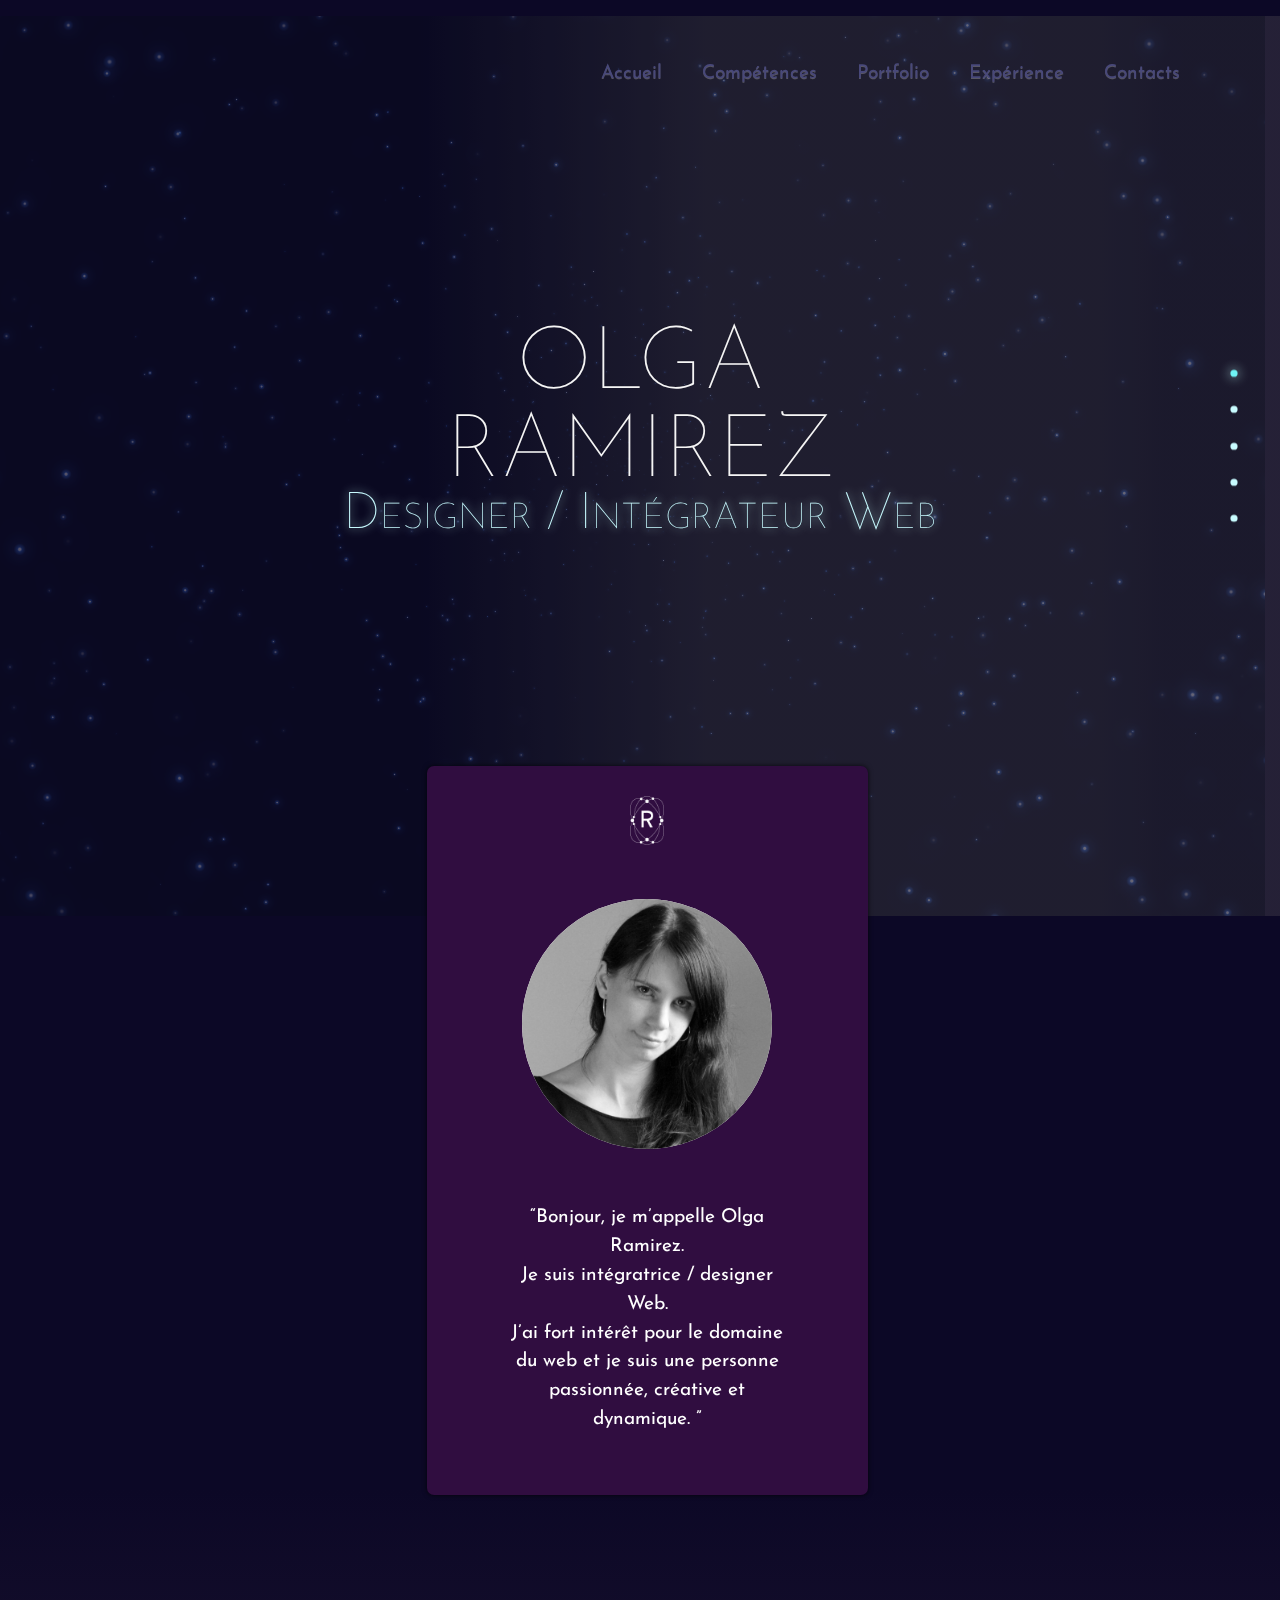
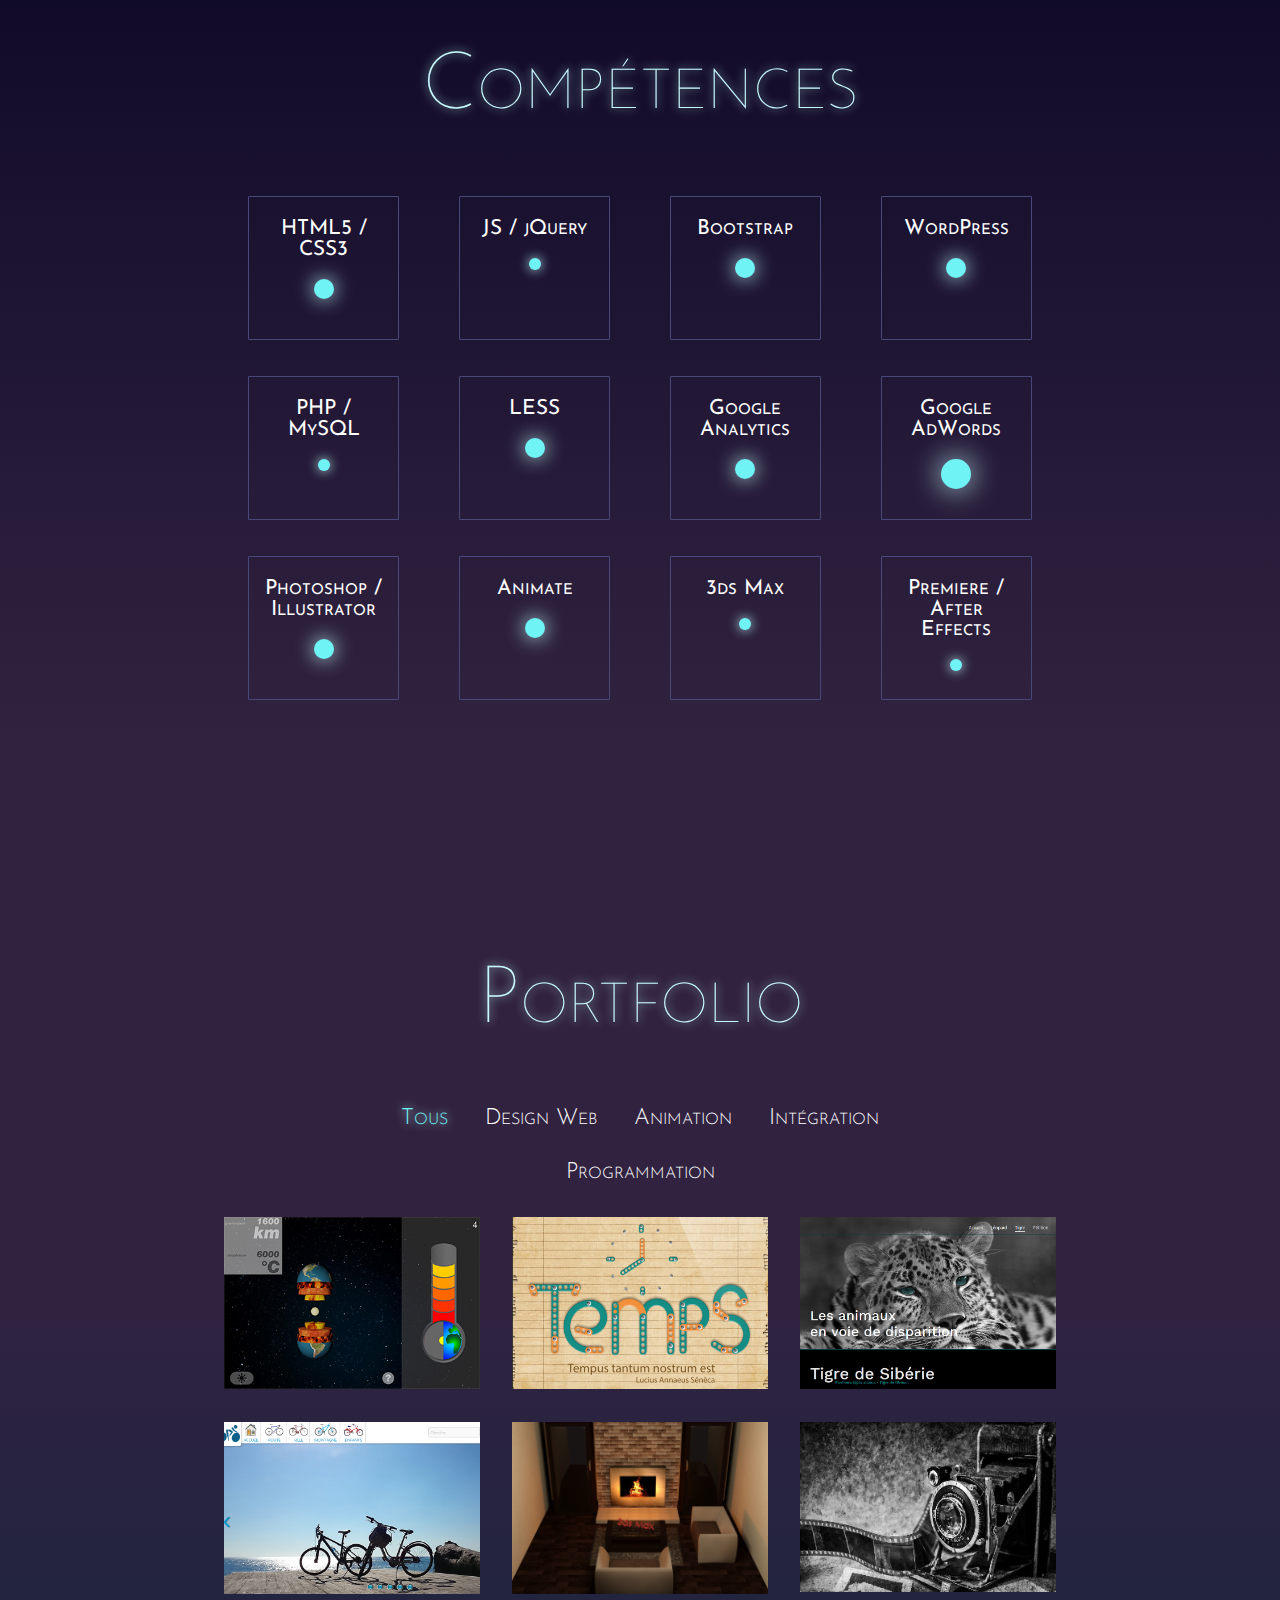
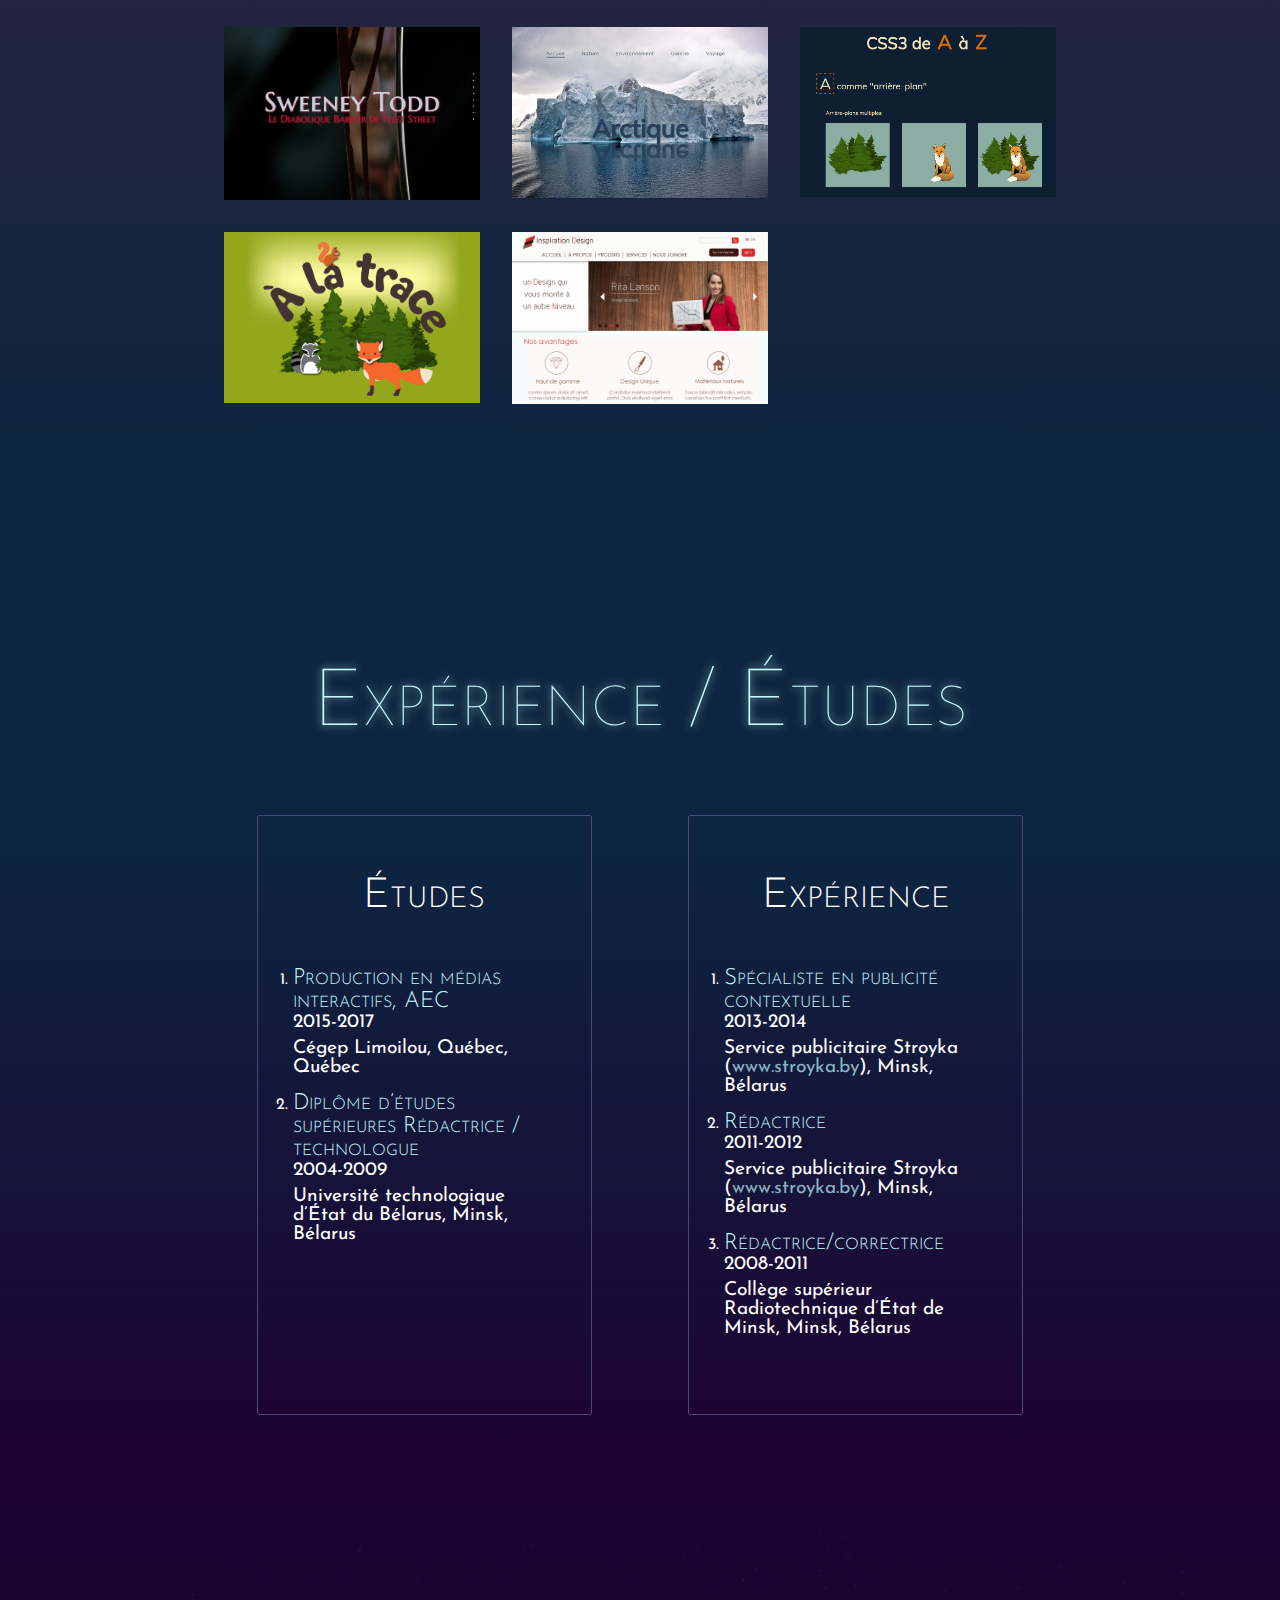
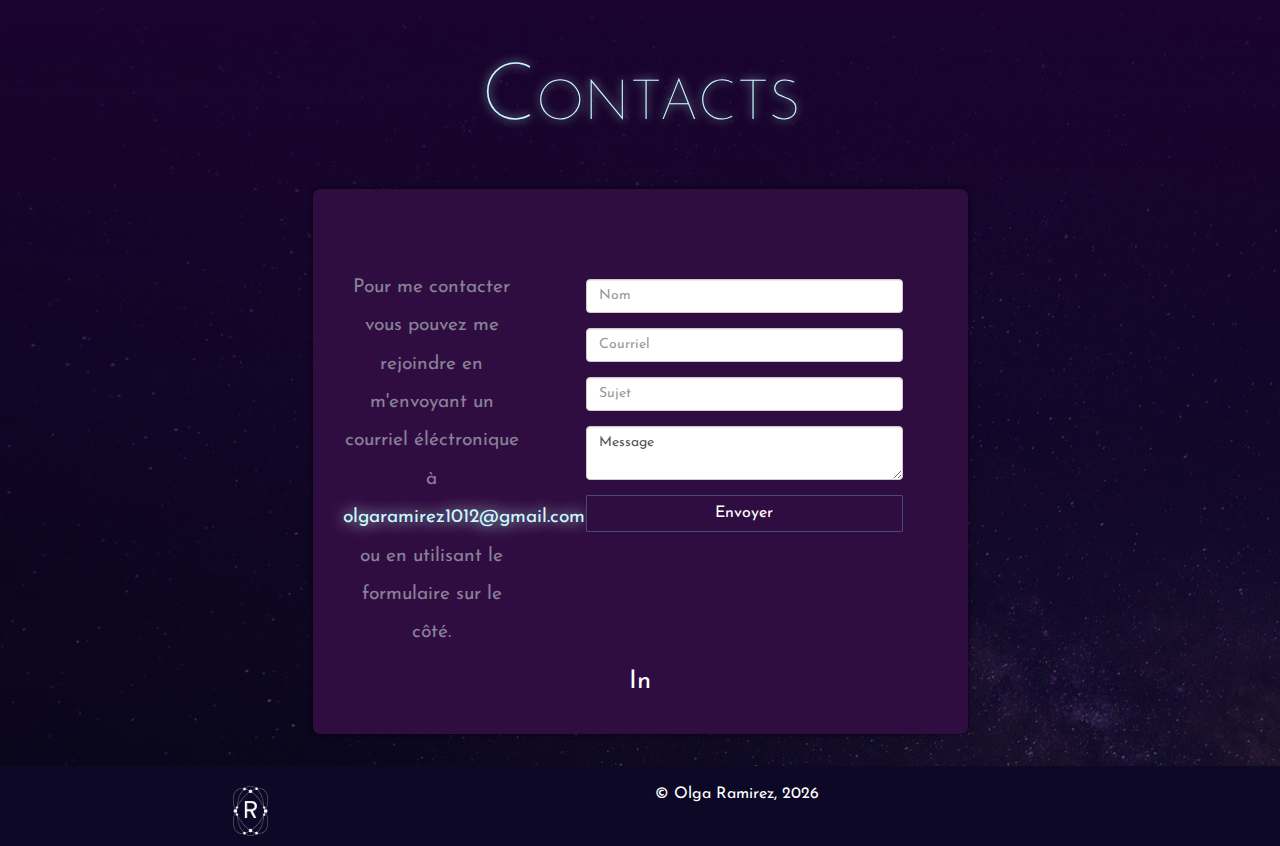
==== commit a90a1e14: "'komment'" ====
--- a/index.html
+++ b/index.html
@@ -140,7 +140,7 @@
    </div>
     
     <div class="row">   
-       <div class="col-lg-8 col-lg-offset-2">
+       <div class="col-lg-8 col-lg-offset-2 ">
        		<div class="prtr">
             	<img src="img/prt1.jpg" alt="">
             </div>
--- a/css/main.css
+++ b/css/main.css
@@ -104,6 +104,55 @@
 	 font-variant: small-caps;
 }
 
+
+
+/*---------Media queries--------*/
+@media only screen and (max-width: 800px) {
+	 .accueil h1{
+		font-size:3.9em;
+		padding-bottom:110px;
+	}
+	
+	.accueil h2{
+		font-size:2.2em;
+		margin-top:80px;
+		padding-top:0;
+		
+	}
+}
+
+
+@media only screen and (max-width: 500px) {
+	 .accueil h1{
+		font-size:2.9em;
+		padding-bottom:110px;
+	}
+	
+	.accueil h2{
+		font-size:1.5em;
+		margin-top:80px;
+		padding-top:0;
+		
+	}
+}
+
+
+@media only screen and (max-width: 320px) {
+	 .accueil h1{
+		font-size:2.5em;
+		padding-bottom:110px;
+	}
+	
+	.accueil h2{
+		font-size:1.5em;
+		margin-top:80px;
+		padding-top:0;
+		
+	}
+}
+
+
+/*---------Media queries Fin----*/
 
 
 
@@ -282,9 +331,6 @@
 a:hover{
 	text-decoration:underline;
 }
-
-
-
 
 
 
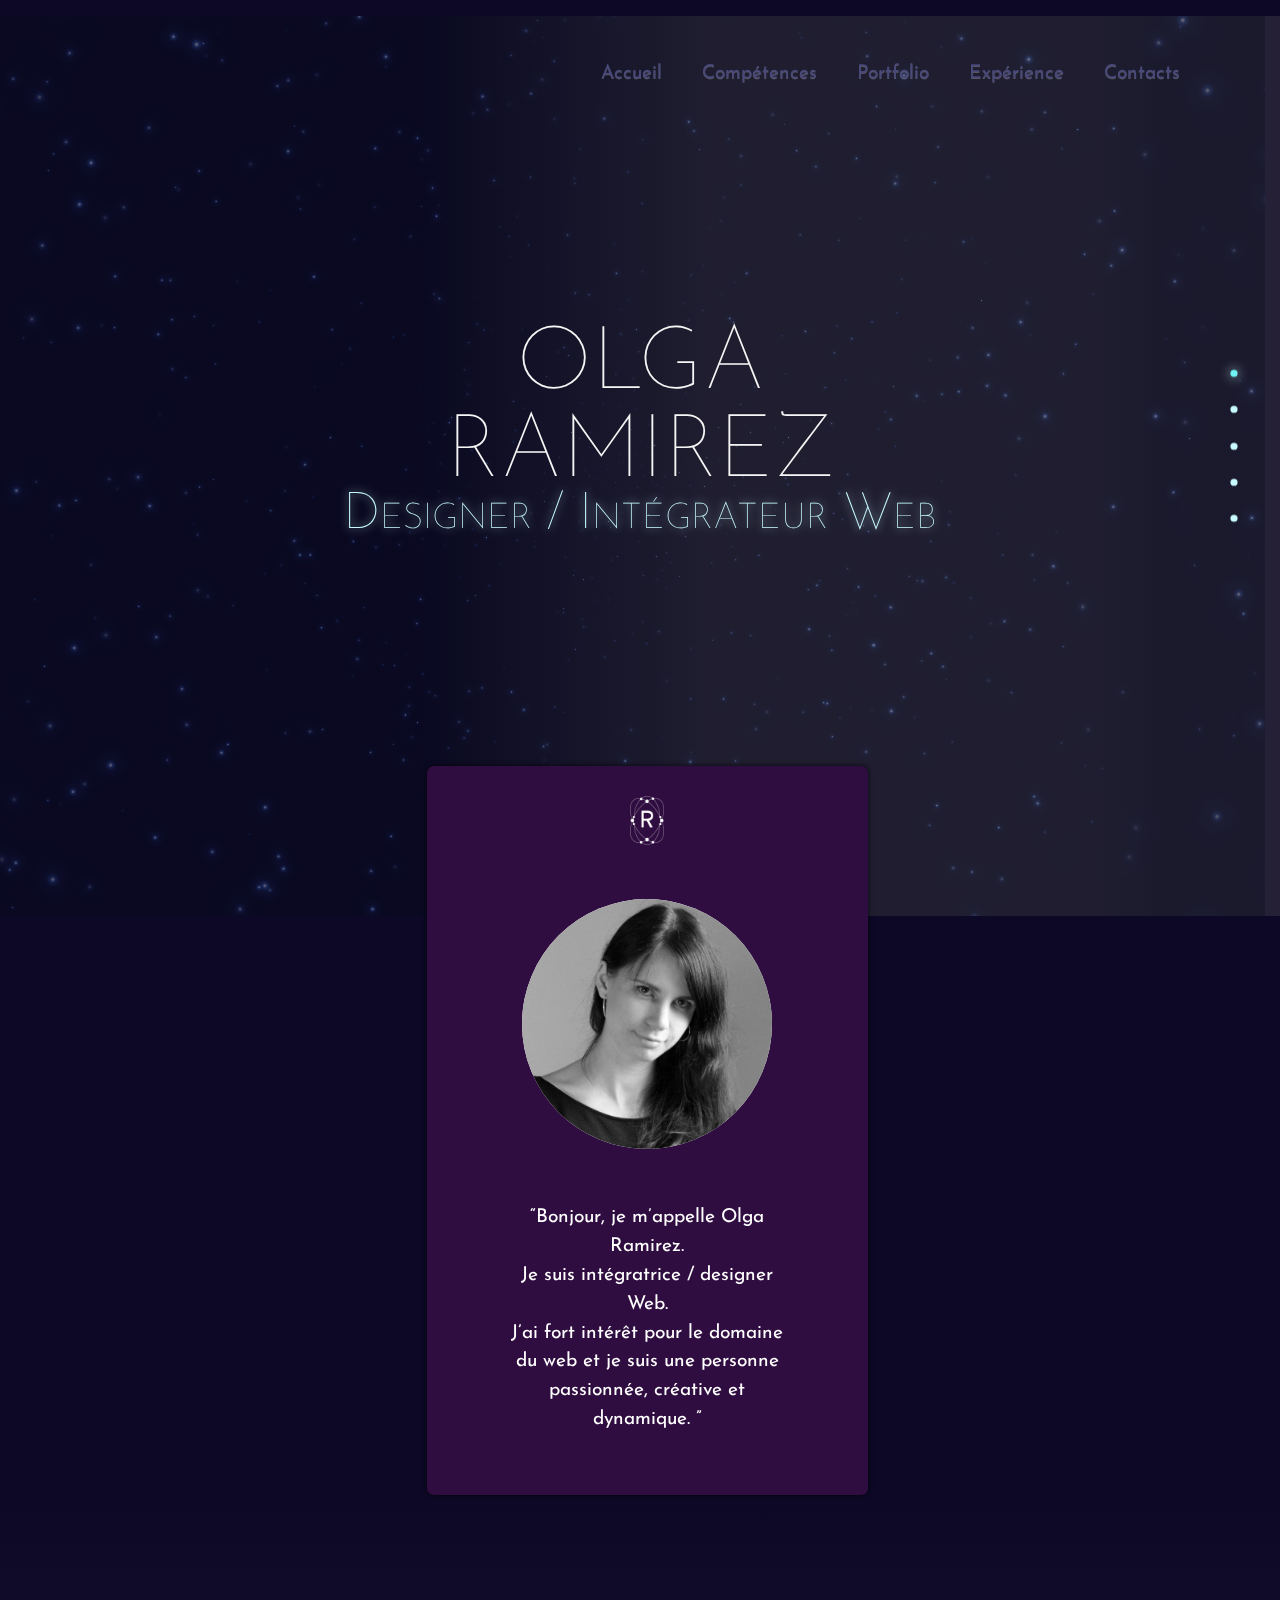
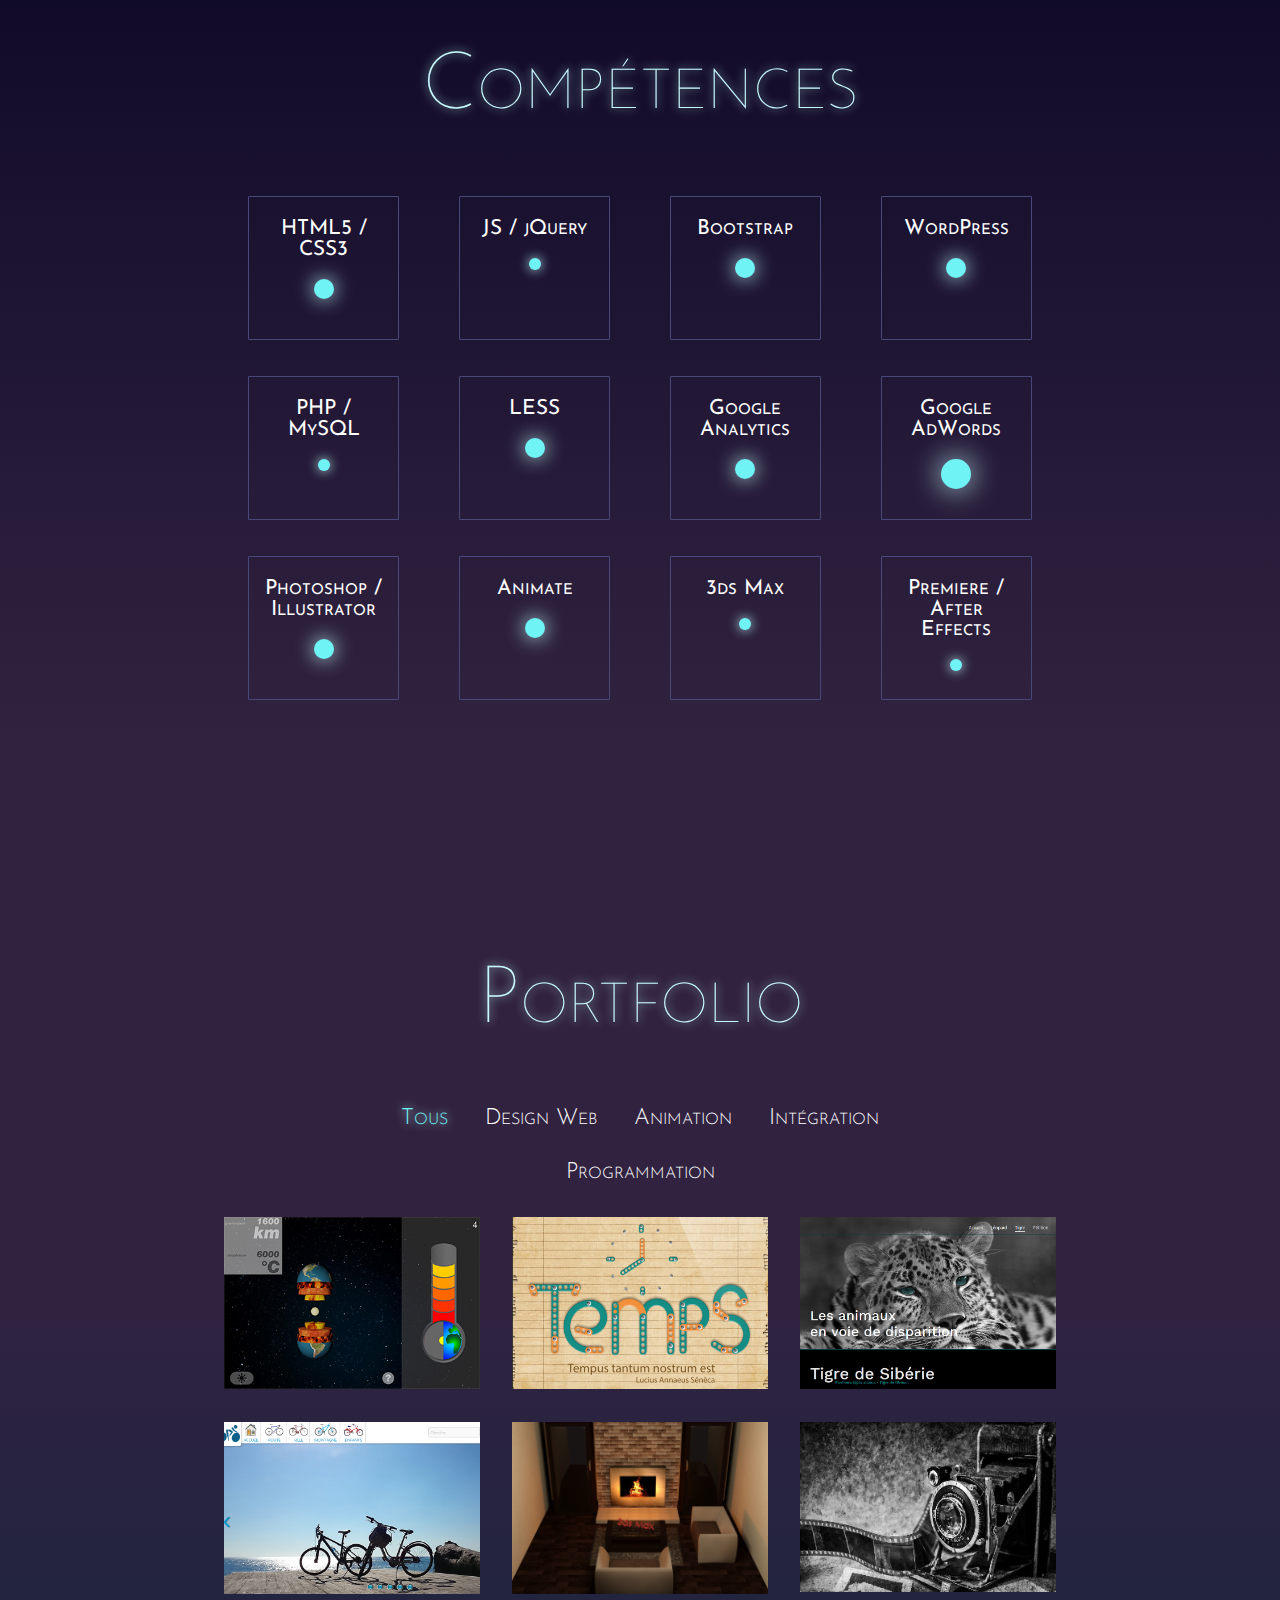
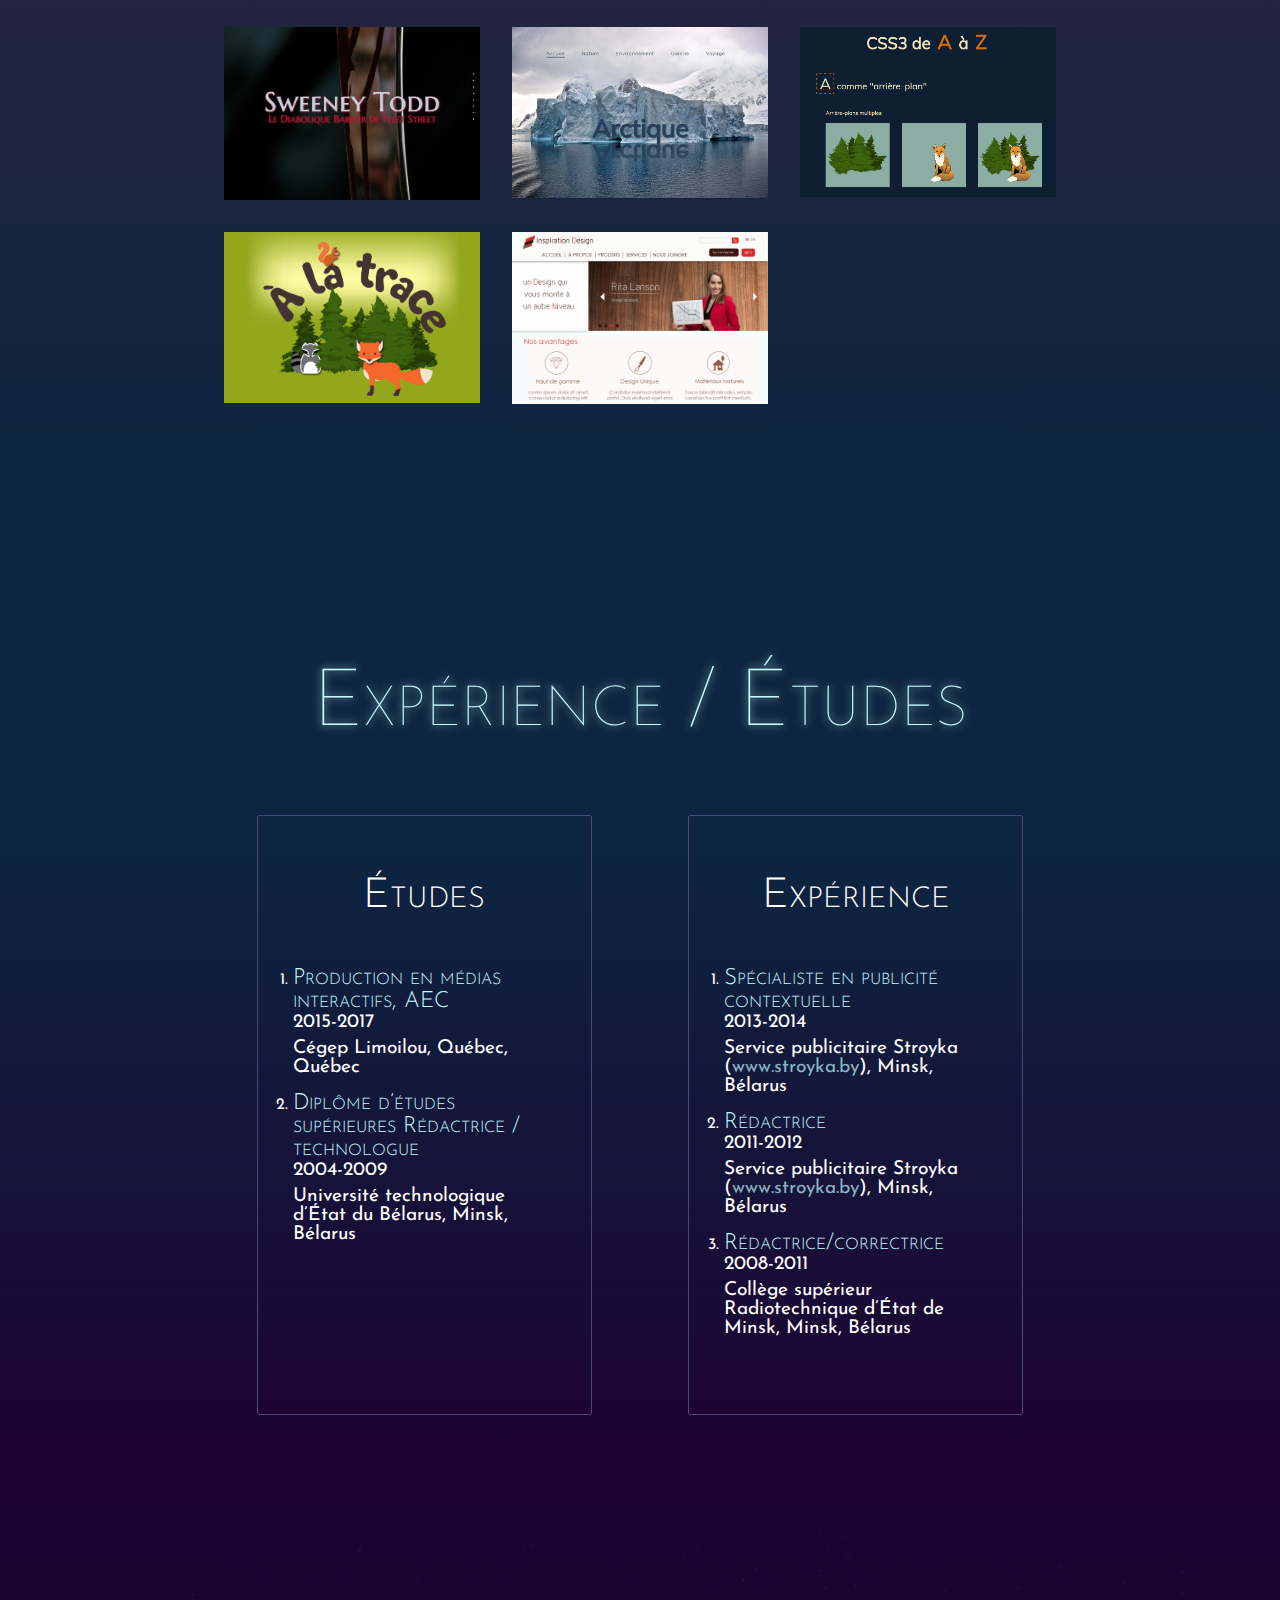
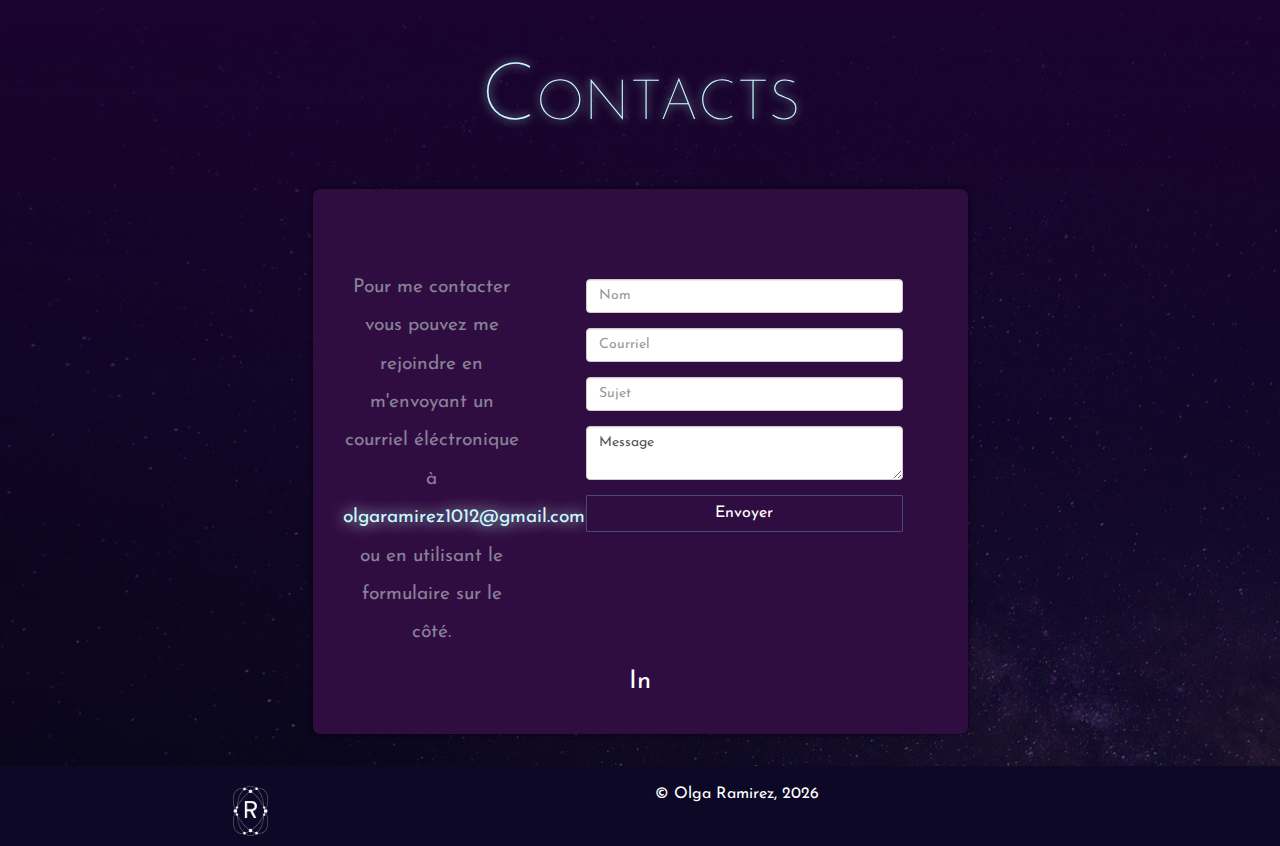
==== commit 37ec1f30: "'CSS'" ====
--- a/index.html
+++ b/index.html
@@ -486,7 +486,7 @@
                        <!-- <hr>-->
                         <div class="row">
                             <div class="col-lg-12 dsc">
-                            <p class="prf_m"><span class="titre_m">Type : </span> Projet académique - le cour "Production d’interfaces interactives animées" - réalisé en équipe avec Philippe Bourgeois et Sandra Levesque.</p>
+                            <p class="prf_m"><span class="titre_m">Type : </span> Projet académique - le cours "Production d’interfaces interactives animées" - réalisé en équipe avec Philippe Bourgeois et Sandra Levesque.</p>
                                     <p class="prf_m"><span class="titre_m">Mes tâches : </span> création l'animation 3d, la partie de la programation JavaScript.</p>
                             	<p class="prf_m"><span class="titre_m">Description : </span>Afin d'atteindre les objectifs de ce travail, il vous faudra réaliser une interface interactive animée, composée d’éléments 3D, et publiée en HTML5/JS (CreateJS) à partir d’Adobe Animate CC.
 Un concept global devra être déterminé et être réfléchi en fonction des éléments 3D produits lors de la session 2.
@@ -592,10 +592,19 @@
                                 </ul>
                                 
                                 <div class="dsc">
-                            <p class="prf_m"><span class="titre_m">Type : </span> Projet académique - le cour "Prototype Web" .</p>
+                            <p class="prf_m"><span class="titre_m">Type : </span> Projet académique - le cours "Prototype Web" .</p>
                                    
                             	<p class="prf_m"><span class="titre_m">Description : </span>Afin d'atteindre les objectifs de ce travail, il vous faudra réaliser le prototype haute-fidélité d’un site Web standard constitué d’un ensemble de 4 pages HTML5, produites à l’aide du logiciel Dreamweaver ou d’un autre IDE.
- </p>
+ 							</p></div>
+ 
+ 						<div class="col-lg-12 lgn">
+                             <h3 class="ln_gh">
+                                <a href="https://olgaramirez.github.io/Les-animaux-en-voie-de-disparition/" titre="Lien vers la présentation" target="_blank">Voir</a>
+                             </h3>
+                             
+                             <h3 class="ln_gh">
+                                <a  href="https://github.com/olgaramirez/Les-animaux-en-voie-de-disparition" titre ="Lien vers GitHub" target="_blank">GitHub</a>
+                             </h3>
                             </div>
                                
                             </div>
@@ -654,10 +663,19 @@
                                  <div class="row">
                             <div class="col-lg-12 dsc">
                                 
-                            <p class="prf_m"><span class="titre_m">Type : </span> Projet académique - le cour "Prototype Web" - Projet d'une page Web sous la forme d’un prototype HTML5.</p>
+                            <p class="prf_m"><span class="titre_m">Type : </span> Projet académique - le cours "Prototype Web" - Projet d'une page Web sous la forme d’un prototype HTML5.</p>
                                     
                             	<p class="prf_m"><span class="titre_m">Description : </span>Réalisation d'une page Web entière en HTML5 à partir d’une page d’accueil d’un site Web comme modèle de référence <a href="https://www.lego.com/fr-fr/?ignorereferer=true" title="Lien vers le site Web lego.com" class="ln">www.lego.com</a>.
  </p>
+                            </div>
+                            <div class="col-lg-12 lgn">
+                             <h3 class="ln_gh">
+                                <a href="https://olgaramirez.github.io/velo" titre="Lien vers la présentation" target="_blank">Voir</a>
+                             </h3>
+                             
+                             <h3 class="ln_gh">
+                                <a  href="https://github.com/olgaramirez/velo" titre ="Lien vers GitHub" target="_blank">GitHub</a>
+                             </h3>
                             </div>
                         </div>
                         
@@ -709,7 +727,7 @@
                        <!-- <hr>-->
                         <div class="row">
                             <div class="col-lg-12 dsc">
-                            <p class="prf_m"><span class="titre_m">Type : </span> Projet académique - le cour "Production d’animation".</p>
+                            <p class="prf_m"><span class="titre_m">Type : </span> Projet académique - le cours "Production d’animation".</p>
                     
                             	<p class="prf_m"><span class="titre_m">Description : </span>Afin d'atteindre les objectifs de ce travail, il faudra réaliser une scène 3d avec 6 objets, appliquer des textures sur les objets et animer un objet.
 
@@ -769,17 +787,26 @@
                                     <li>CSS3</li>
                                     <li>jQuery</li>
                                 </ul>
+                                
+                                  <div class="col-lg-12 lgn">
+                             
+                             
+                             <h3 class="ln_gh">
+                                <a  href="https://github.com/olgaramirez/films_biographiques" titre ="Lien vers GitHub" target="_blank">GitHub</a>
+                             </h3>
+                            </div>
                                
                             </div>
                         </div>
                        <!-- <hr>-->
                         <div class="row">
                             <div class="col-lg-12 dsc">
-                            <p class="prf_m"><span class="titre_m">Type : </span> Projet académique - le cour "Interface mobile".</p>
+                            <p class="prf_m"><span class="titre_m">Type : </span> Projet académique - le cours "Interface mobile".</p>
                                    
                             	<p class="prf_m"><span class="titre_m">Description : </span>production d'un mini site mobile de type "mobile en premier" qui fait la promotion de cinq produits de, à partir de maquettes basses fidélités.
  </p>
                             </div>
+                           
                         </div>
                         
                         
@@ -854,17 +881,28 @@
                        
                         <div class="row">
                             <div class="col-lg-12 dsc">
-                            <p class="prf_m"><span class="titre_m">Type : </span> Projet académique - le cour "Interface mobile".</p>
+                            <p class="prf_m"><span class="titre_m">Type : </span> Projet académique - le cours "Interface mobile".</p>
                                     
                             	<p class="prf_m"><span class="titre_m">Description : </span>Production d'une interface adaptive sous la forme d'une page entière (format mobile, format tablette, format PC de bureau, format TV). </p>
                             </div>
+                            <div class="col-lg-12 lgn">
+                             <h3 class="ln_gh">
+                                <a href="https://olgaramirez.github.io/Sweeney-Todd/" titre="Lien vers la présentation" target="_blank">Voir</a>
+                             </h3>
+                             
+                             <h3 class="ln_gh">
+                                <a  href="https://github.com/olgaramirez/Sweeney-Todd" titre ="Lien vers GitHub" target="_blank">GitHub</a>
+                             </h3>
+                            </div>
+                        </div>
+                            
                         </div>
                     </div>
                     <div class="modal-footer"><button class="btn btn-default_1" type="button" data-dismiss="modal">Fermer</button></div>
                     </div>
                     </div>
                  </div>
-                 </div>
+                 
     <!-----------------------Fenêtre modal Fin Sweeney Todd------------------->
     
     
@@ -909,9 +947,18 @@
                         <div class="row">
                         
                             <div class="col-lg-12 dsc">
-                            <p class="prf_m"><span class="titre_m">Type : </span> Projet académique - le cour "Prototype Web" </p>
+                            <p class="prf_m"><span class="titre_m">Type : </span> Projet académique - le cours "Prototype Web" </p>
                             	<p class="prf_m"><span class="titre_m">Description : </span>Réalisation de la refonte d’un site Web en produisant deux pages HTML5/CSS3 qui répondent à des demandes et des contraintes prédéfinies de production.
  </p>
+                            </div>
+                             <div class="col-lg-12 lgn">
+                             <h3 class="ln_gh">
+                                <a href="https://olgaramirez.github.io/arctique/" titre="Lien vers la présentation" target="_blank">Voir</a>
+                             </h3>
+                             
+                             <h3 class="ln_gh">
+                                <a  href="https://github.com/olgaramirez/arctique" titre ="Lien vers GitHub" target="_blank">GitHub</a>
+                             </h3>
                             </div>
                         </div>
                         
@@ -965,9 +1012,18 @@
                         <div class="row">
                        
                             <div class="col-lg-12 dsc">
-                            <p class="prf_m"><span class="titre_m">Type : </span> Projet académique - le cour "Prototype Web".</p>
+                            <p class="prf_m"><span class="titre_m">Type : </span> Projet académique - le cours "Prototype Web".</p>
                             	<p class="prf_m"><span class="titre_m">Description : </span>La présentation CSS3 de A à Z sous la forme d'une page entière.
  </p>
+                            </div>
+                             <div class="col-lg-12 lgn">
+                             <h3 class="ln_gh">
+                                <a href="https://olgaramirez.github.io/css_a-z/" titre="Lien vers la présentation" target="_blank">Voir</a>
+                             </h3>
+                             
+                             <h3 class="ln_gh">
+                                <a  href="https://github.com/olgaramirez/css_a-z" titre ="Lien vers GitHub" target="_blank">GitHub</a>
+                             </h3>
                             </div>
                         </div>
                         
@@ -1027,6 +1083,14 @@
                                     <li>jQuery</li>
                                     <li>PHP</li>
                                 </ul>
+                                
+                                <div class="col-lg-12 lgn">
+                             
+                             
+                             <h3 class="ln_gh">
+                                <a  href="https://github.com/olgaramirez/A-la-trace" titre ="Lien vers GitHub" target="_blank">GitHub</a>
+                             </h3>
+                            </div>
                                
                             </div>
                         
@@ -1034,11 +1098,13 @@
                        <!-- <hr>-->
                         <div class="row">
                             <div class="col-lg-12 dsc">
-                            <p class="prf_m"><span class="titre_m">Type : </span> Projet académique - le cour "Application interactives" - réalisé en équipe avec Philippe Lamarre et Mathieu Rouwa.</p>
-                                    <p class="prf_m"><span class="titre_m">Mes tâches : </span> création le design d'interface et la base de donnes.</p>
-                            	<p class="prf_m"><span class="titre_m">Description : </span>^L'application permet de visualiser l'emplacement des animaux sauvages marqués par d'autres utilisateurs, et d'ajouter des animaux à la base de données.
+                            <p class="prf_m"><span class="titre_m">Type : </span> Projet académique - le cours "Application interactives" - réalisé en équipe avec Philippe Lamarre et Mathieu Rouwa.</p>
+                                    <p class="prf_m"><span class="titre_m">Mes tâches : </span> création du design d'interface et de la base de donnes.</p>
+                            	<p class="prf_m"><span class="titre_m">Description : </span>L'application permet de visualiser l'emplacement des animaux sauvages marqués par d'autres utilisateurs, et d'ajouter des animaux à la base de données.
  </p>
                             </div>
+                            
+                            
                         </div>
                         
                         
@@ -1094,7 +1160,7 @@
                        <!-- <hr>-->
                         <div class="row">
                             <div class="col-lg-12 dsc">
-                            <p class="prf_m"><span class="titre_m">Type : </span> Projet académique - le cour "Design graphique appliqué".</p>
+                            <p class="prf_m"><span class="titre_m">Type : </span> Projet académique - le cours "Design graphique appliqué".</p>
                     
                             	<p class="prf_m"><span class="titre_m">Description : </span>Création d'une entreprise, sujet imposé - le bois.
 
@@ -1192,7 +1258,7 @@
         </div>
         
         <div class="col-lg-8">
-       	 <form class="form-horizontal">
+       	 <form class="form-horizontal" enctype="text/plain" action="mailto:olgaramirez1012@gmail.com" method="post" name="contact">
             <fieldset>
                 
                 <!-- Text input-->
@@ -1231,7 +1297,7 @@
                 <div class="form-group">
                   <!--<label class="col-md-4 control-label" for="singlebutton"></label>-->
                   <div class="col-md-10 col-md-offset-1 ">
-                    <button id="singlebutton" name="singlebutton" class="btn btn-default_2 btn-block">Envoyer</button>
+                    <button id="singlebutton" name="singlebutton" type="submit" value="envoyer" class="btn btn-default_2 btn-block">Envoyer</button>
                   </div>
                 </div>
                 
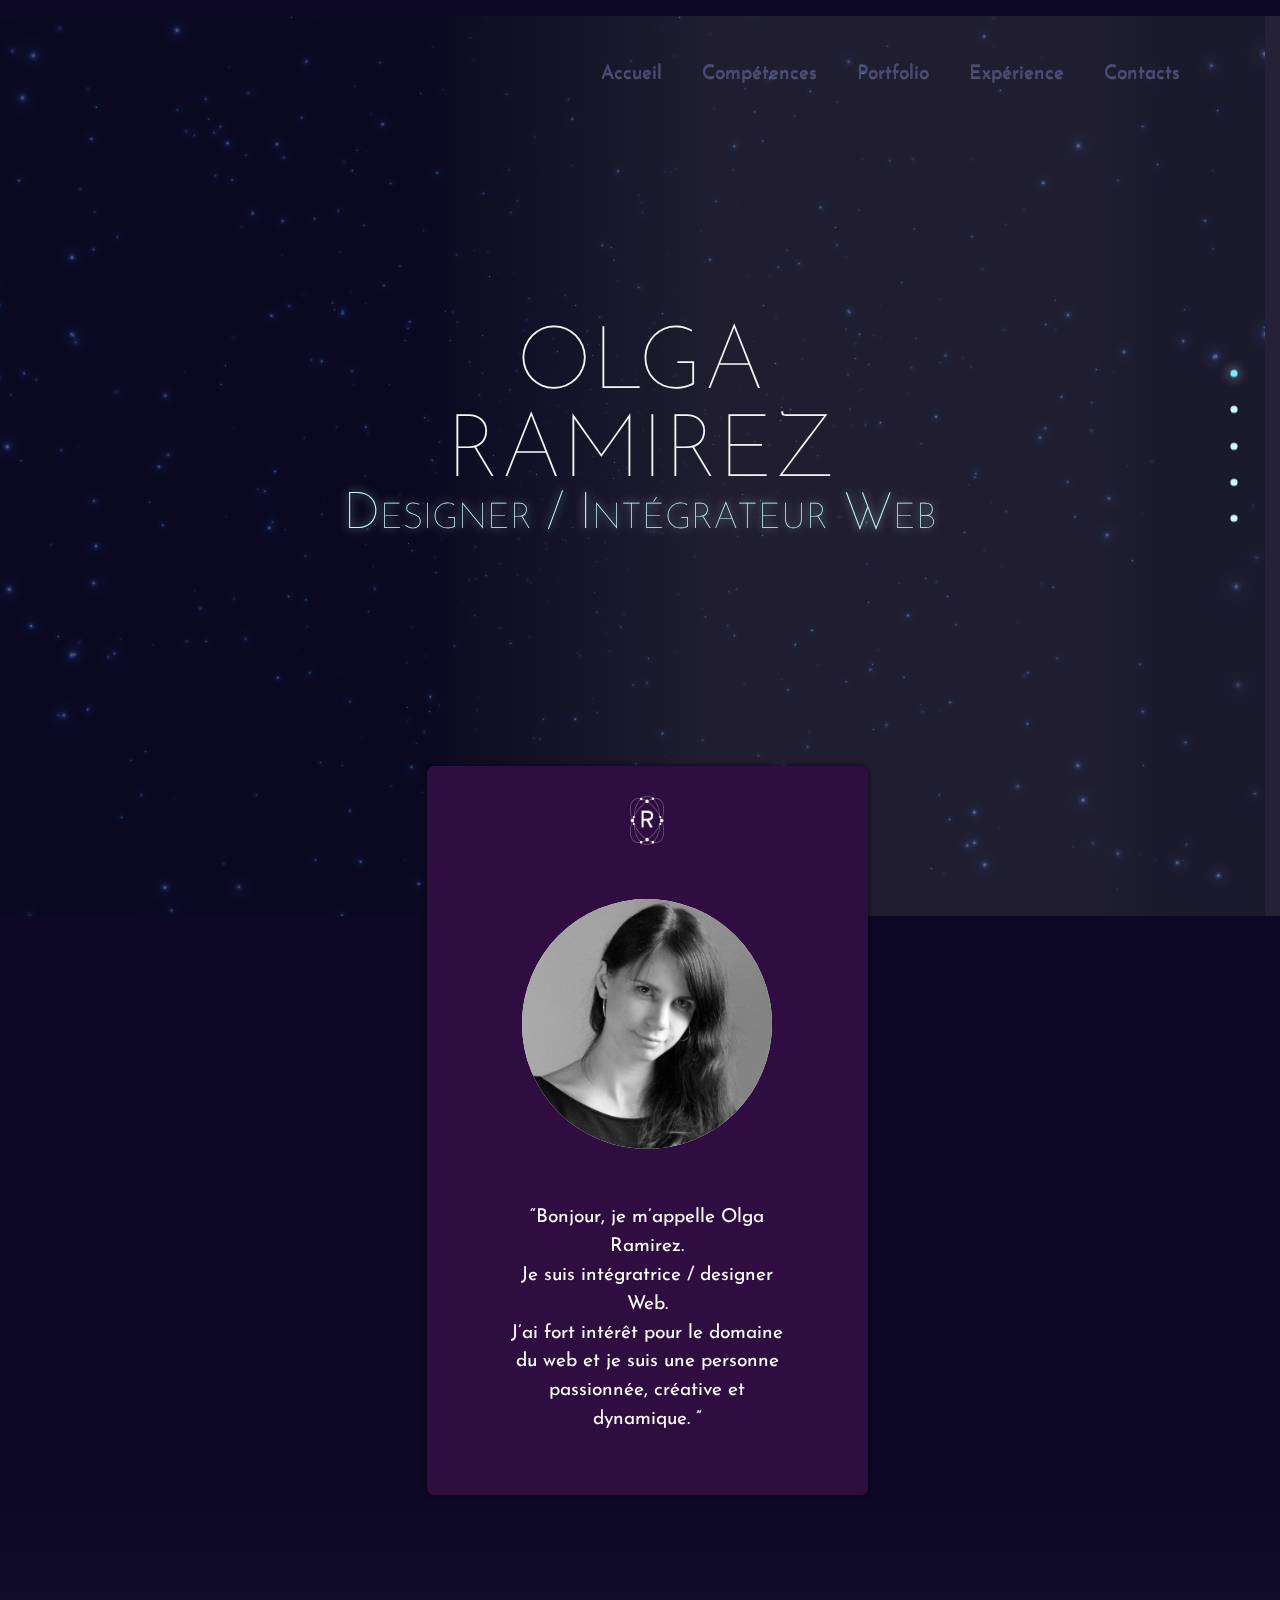
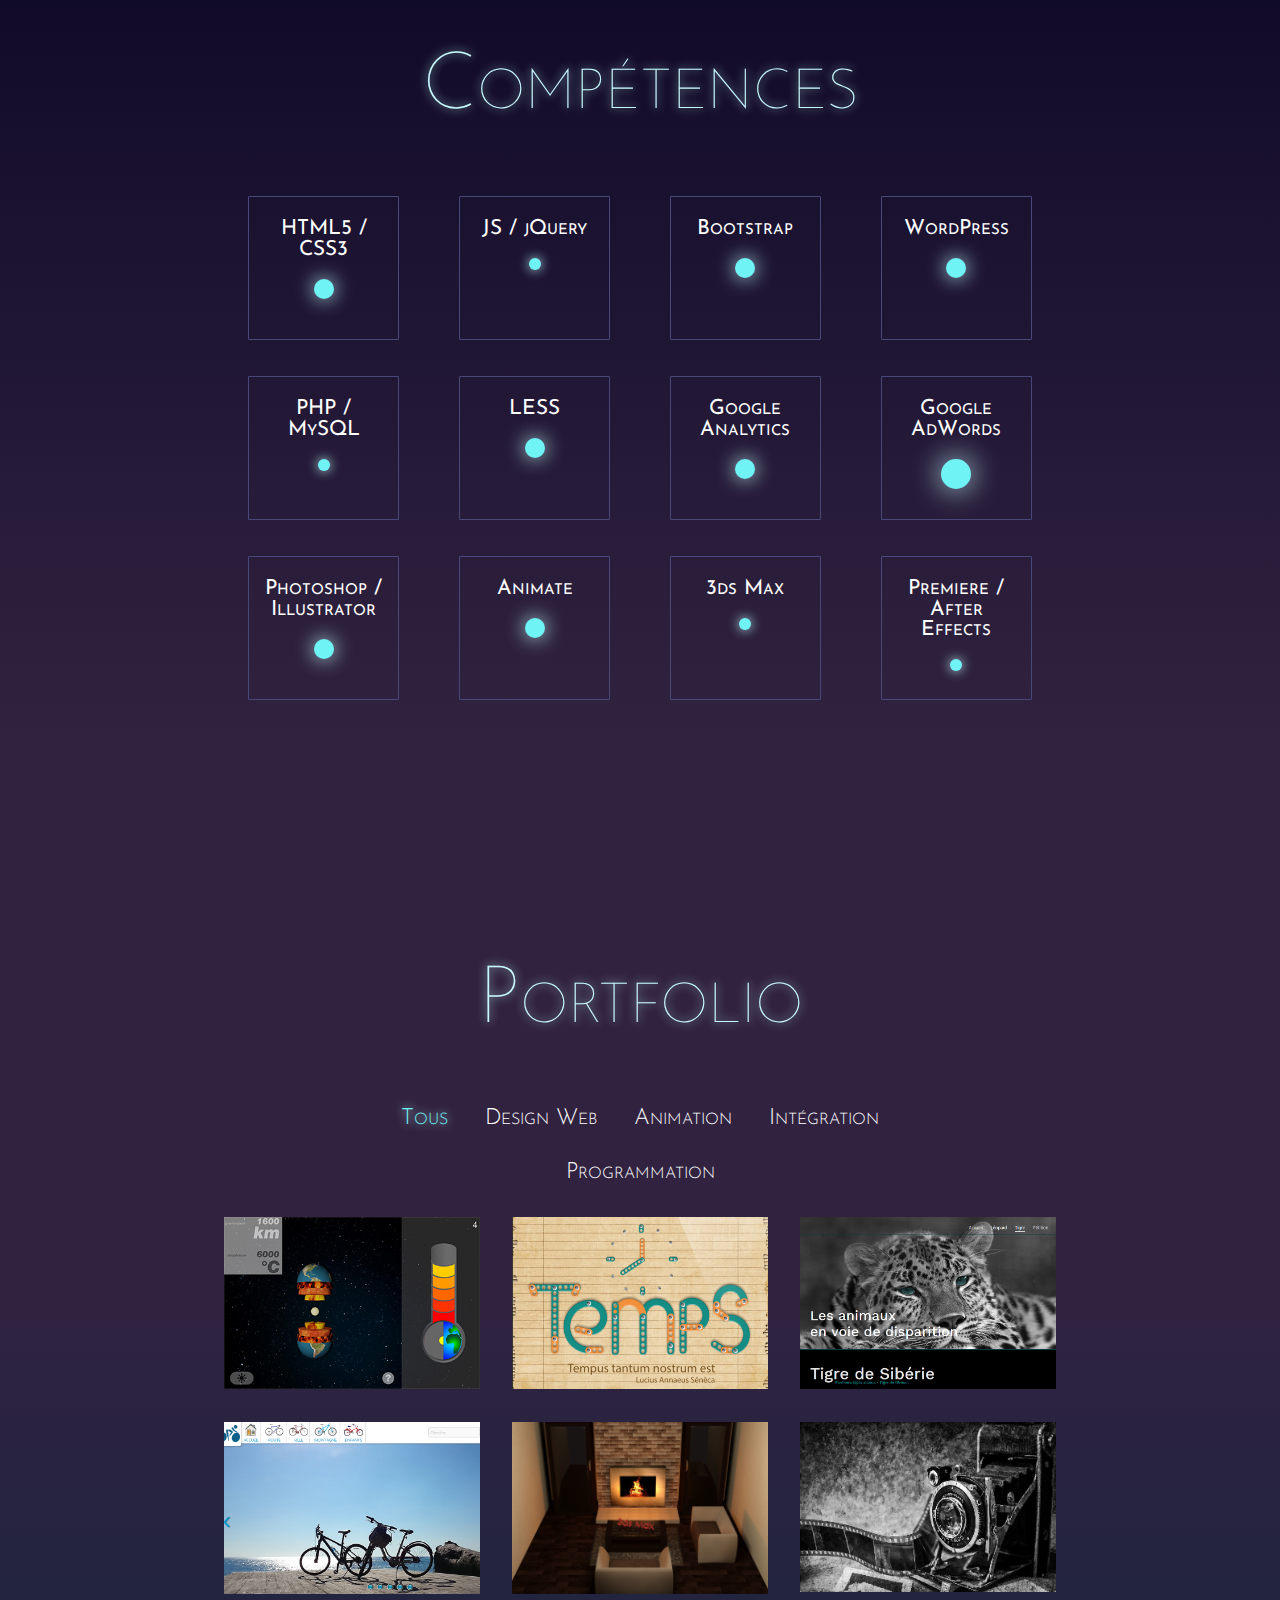
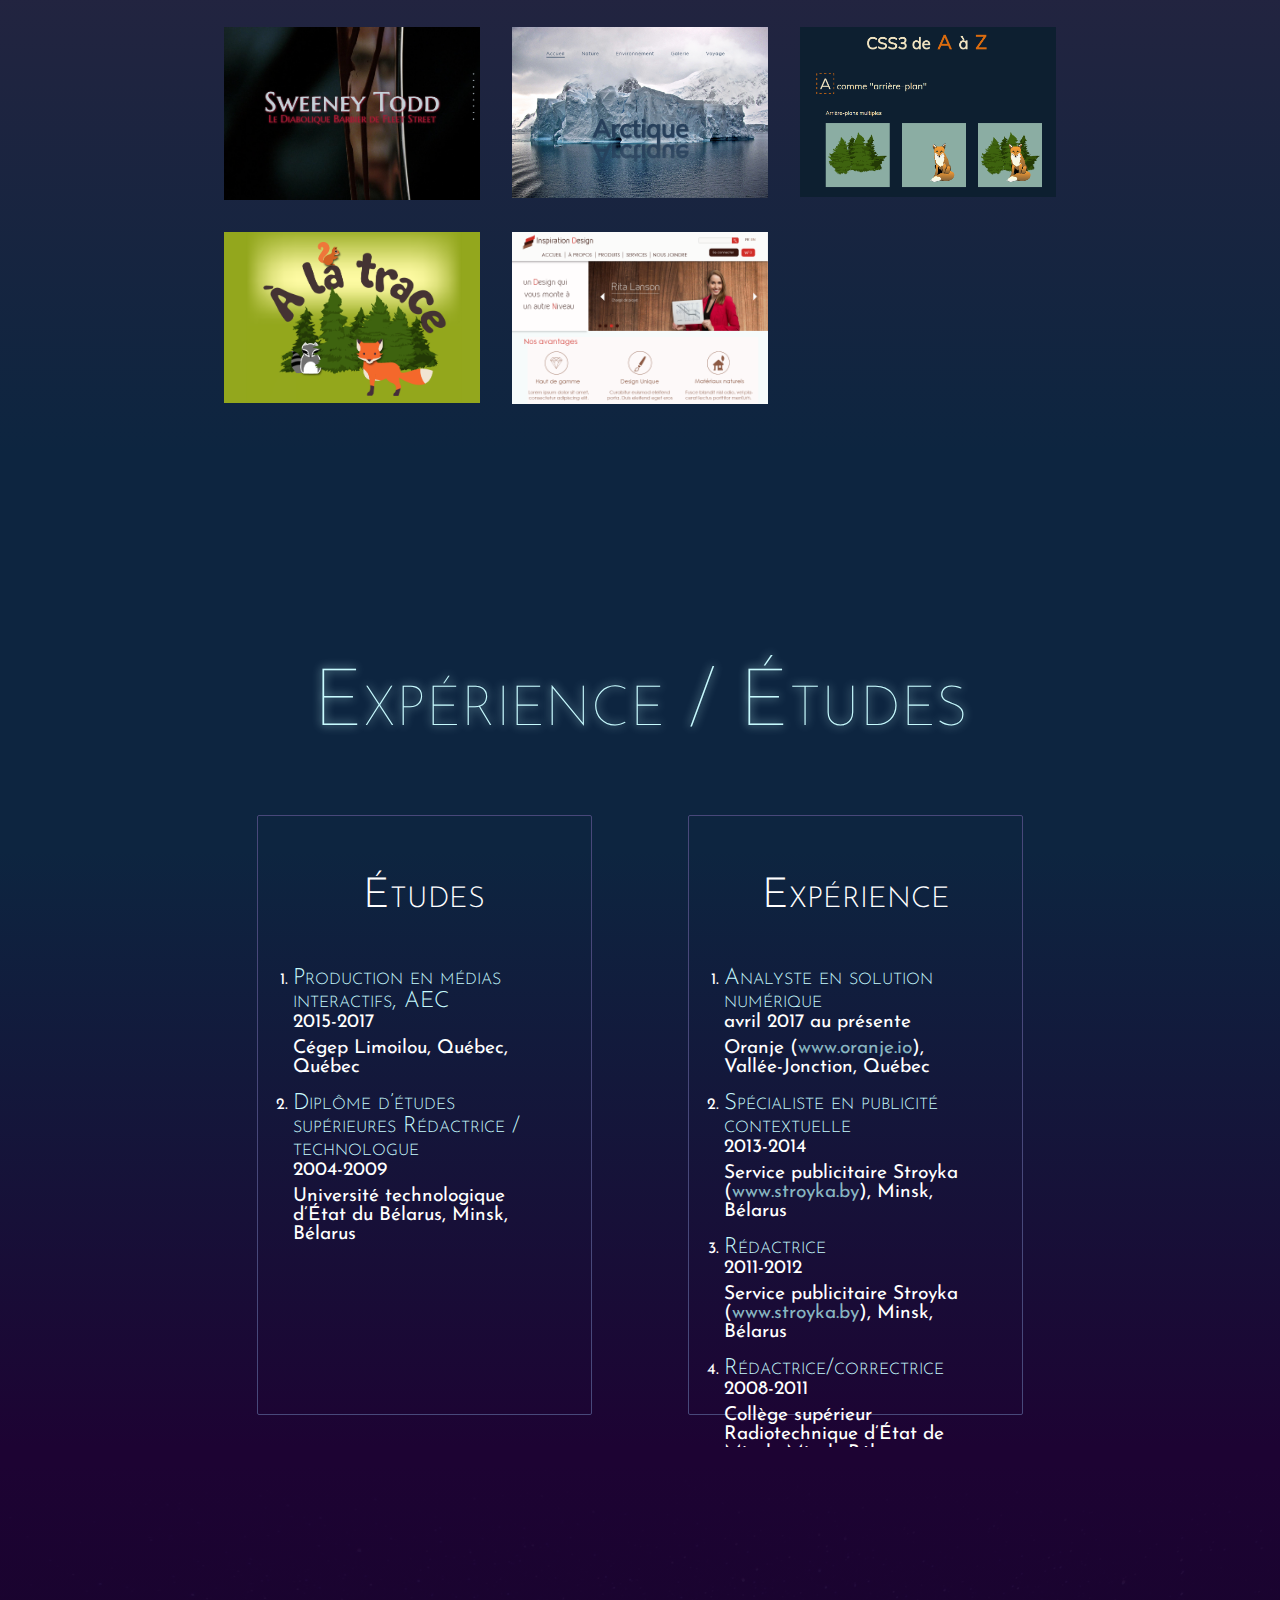
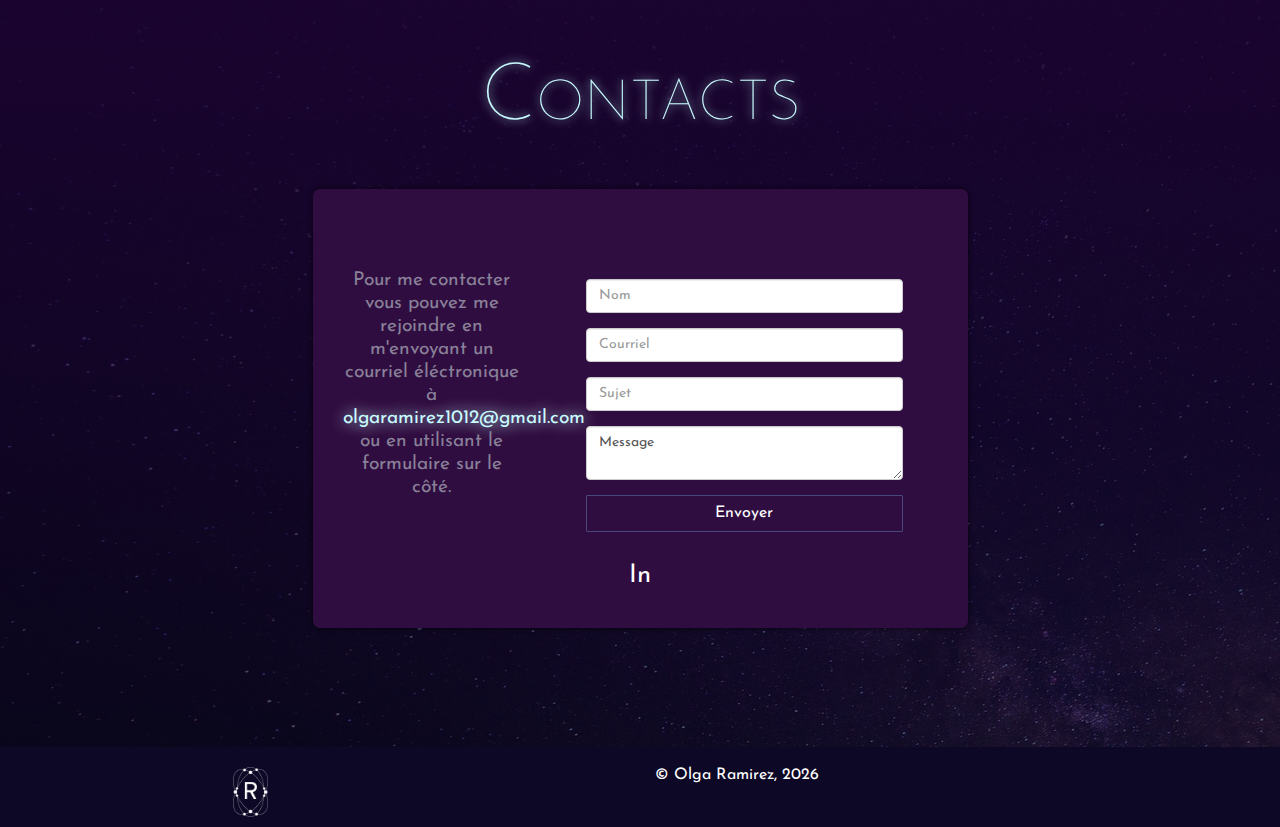
==== commit 33ecb72b: "'css_@media'" ====
--- a/index.html
+++ b/index.html
@@ -1219,11 +1219,16 @@
                 <div class="col-lg-10 col-lg-offset-1 exp">
                 <h3>Expérience</h3>
                 	<ol>
+                     <li>
+                         	<h4>Analyste en solution numérique</h4>
+                            <p class="an">avril 2017 au présente</p>
+                            <p>Oranje (<a href="http://www.oranje.io" target="_blank" title="site Web Oranje.io">www.oranje.io</a>), Vallée-Jonction, Québec</p>
+                      </li>
                     <li>
                          	<h4>Spécialiste en publicité contextuelle</h4>
                             <p class="an">2013-2014</p>
                             <p>Service publicitaire Stroyka (<a href="http://www.stroyka.by" target="_blank" title="site Web Stroyka.by">www.stroyka.by</a>), Minsk, Bélarus</p>
-                         </li>
+                      </li>
                          <li>
                          	<h4>Rédactrice</h4>
                             <p class="an">2011-2012</p>
@@ -1258,7 +1263,7 @@
         </div>
         
         <div class="col-lg-8">
-       	 <form class="form-horizontal" enctype="text/plain" action="mailto:olgaramirez1012@gmail.com" method="post" name="contact">
+       	 <form class="form-horizontal" action="send.php" method="post" name="contact">
             <fieldset>
                 
                 <!-- Text input-->
--- a/css/style.css
+++ b/css/style.css
@@ -98,7 +98,8 @@
 .cd-section p {
   line-height: 1.6;
 }
-@media only screen and (min-width: 768px) {
+
+@media only screen and (min-width: 1601px) {
   .cd-section h1 {
     font-size: 30px;
     font-size: 1.875rem;
@@ -106,7 +107,33 @@
   .cd-section p {
     font-size: 20px;
     font-size: 1.25rem;
-    line-height: 2;
+    line-height: 1.5;
+  }
+}
+
+@media only screen and (max-width: 1600px) and (min-width: 1000px)  {
+  .cd-section h1 {
+    font-size: 18px;
+   /* font-size: 1.875rem;*/
+  }
+  .cd-section p {
+    font-size: 16px;
+   /* font-size: 1.25rem;*/
+    line-height: 1.2;
+  }
+}
+
+
+
+@media only screen and (min-width: 768px) and (max-width: 999px) {
+  .cd-section h1 {
+    font-size: 30px;
+    font-size: 1.875rem;
+  }
+  .cd-section p {
+    font-size: 20px;
+    font-size: 1.25rem;
+    line-height: 1.5;
   }
 }
 
--- a/css/main.css
+++ b/css/main.css
@@ -107,6 +107,7 @@
 
 
 /*---------Media queries--------*/
+
 @media only screen and (max-width: 800px) {
 	 .accueil h1{
 		font-size:3.9em;
@@ -787,10 +788,28 @@
 	border-left:1px solid #48487A;
 }
 
-.btn-default_1:hover, .btn-default_2:hover{
+.btn-default_1:hover, .btn-default_2:hover, .ln_gh a:hover{
 	text-shadow: 0 0 10px #C8FBFF;
 	color:#C8FBFF;
 }
+
+.ln_gh{
+	text-align:center;
+		
+	font-variant: small-caps;
+	font-size:1.5em;
+	margin-top:20px;
+}
+
+.ln_gh a{
+	text-decoration:none;
+	color:#fff;
+}
+
+.lgn{
+	border-top: 1px solid #48487A;
+}
+
 
 /*--------------- Fenêrte modale Fin ---------------*/
 
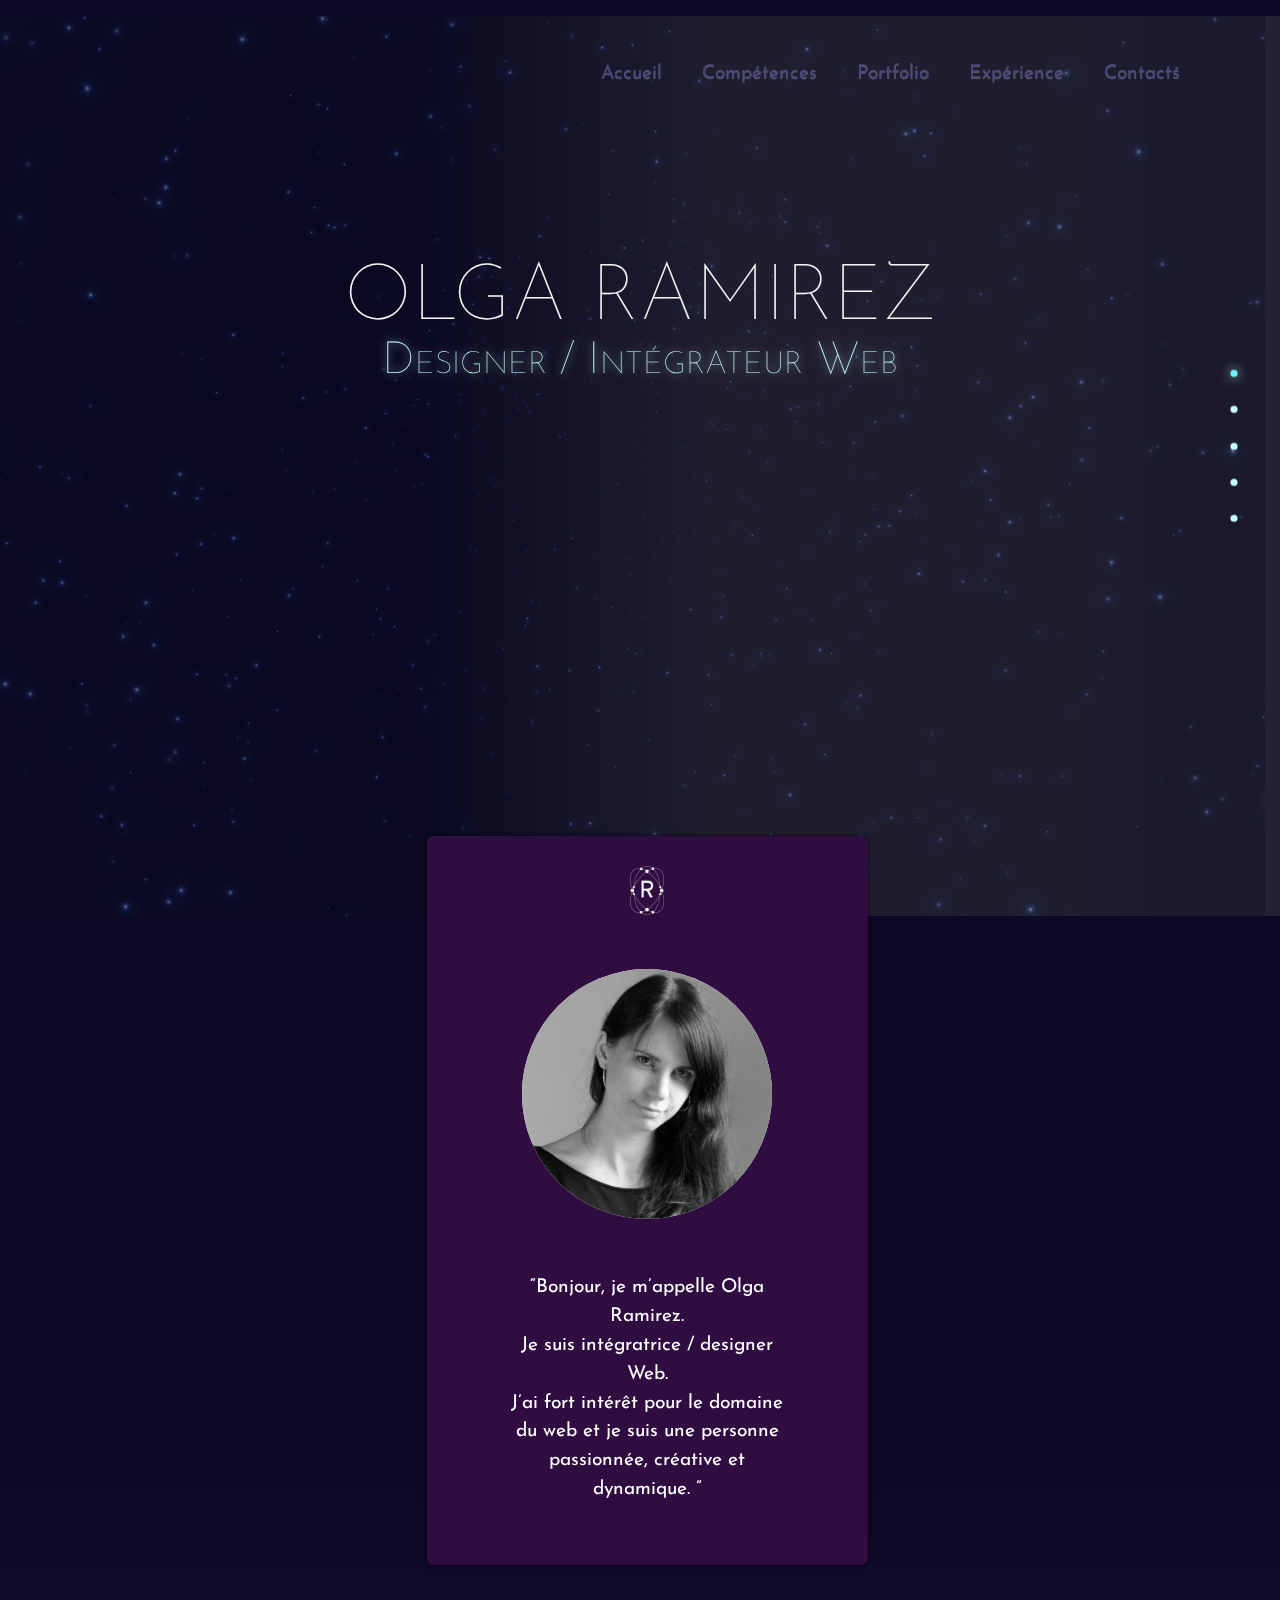
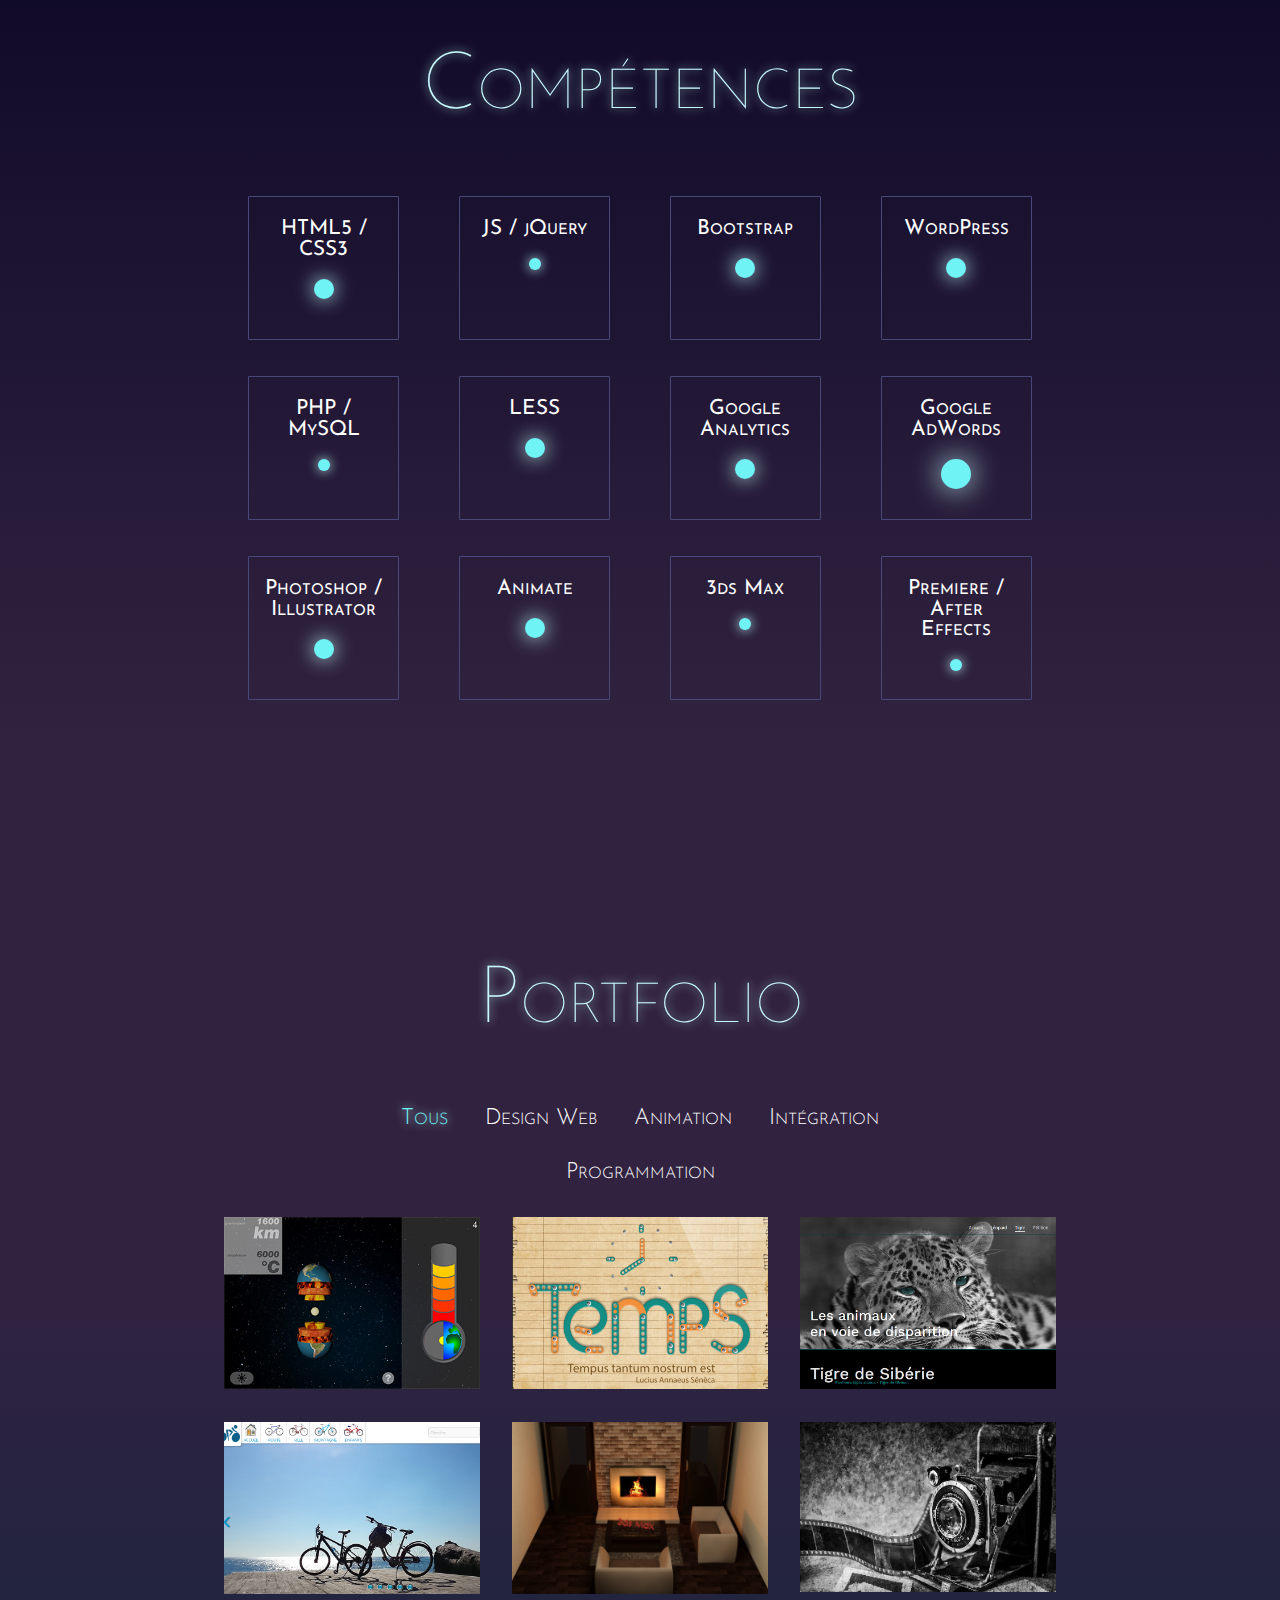
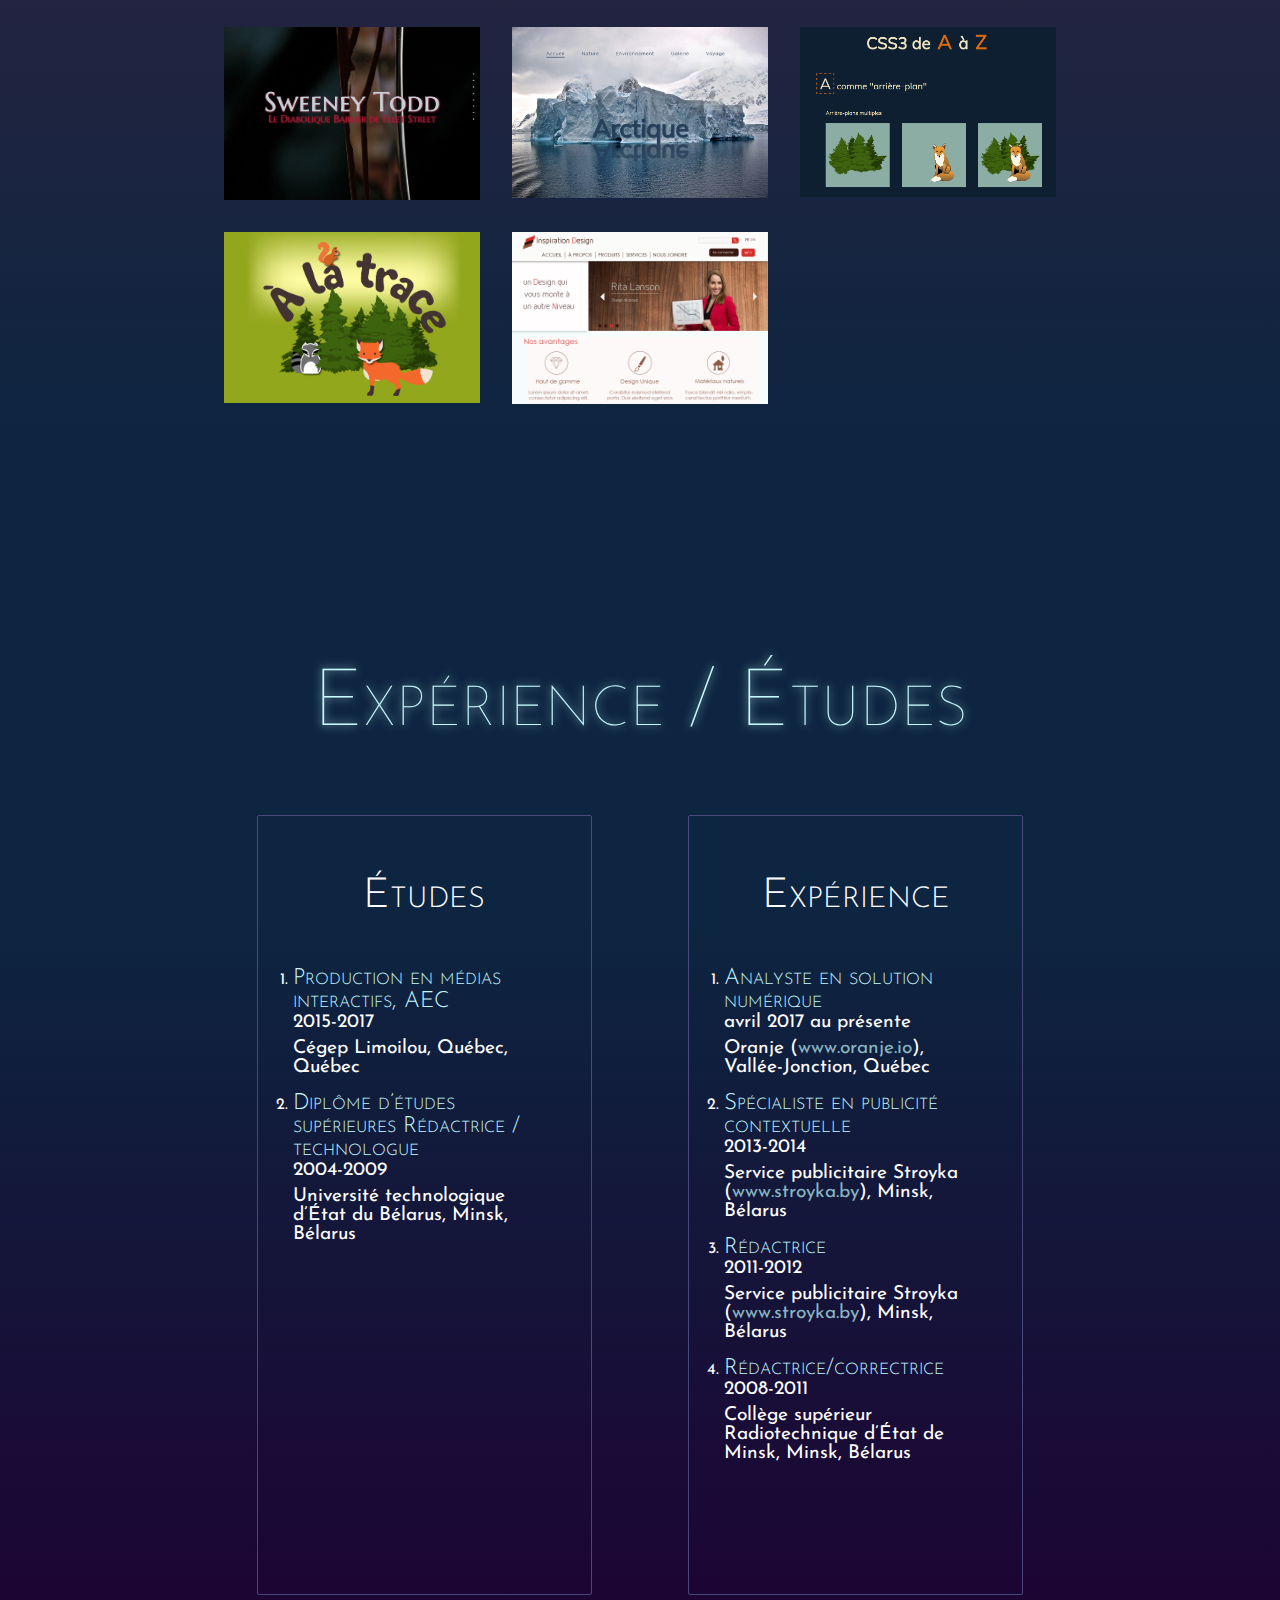
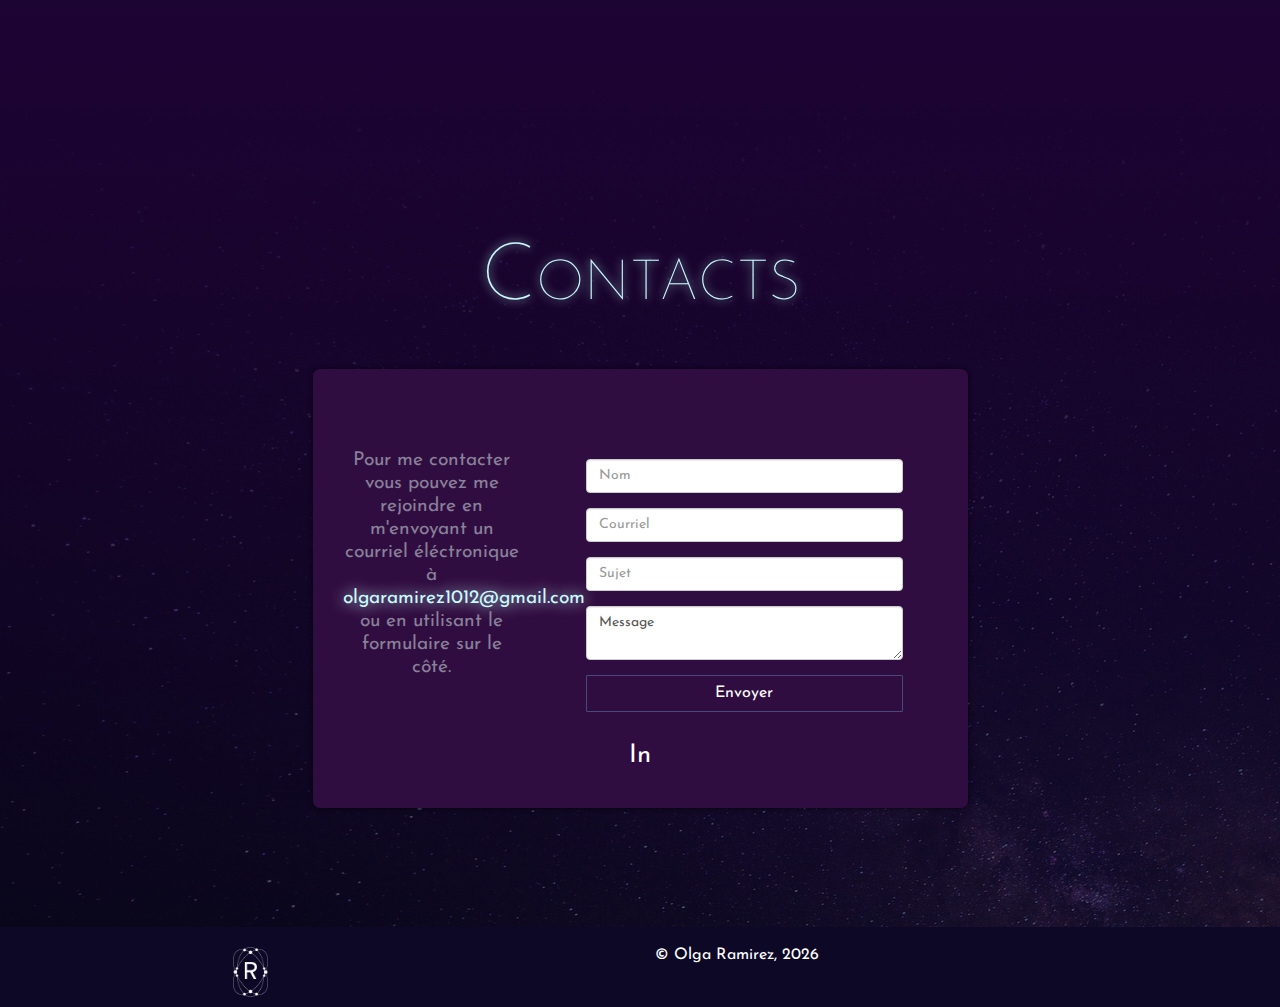
==== commit a1fe89dc: "'@media_v3'" ====
--- a/index.html
+++ b/index.html
@@ -142,7 +142,7 @@
     <div class="row">   
        <div class="col-lg-8 col-lg-offset-2 ">
        		<div class="prtr">
-            	<img src="img/prt1.jpg" alt="">
+            	<img src="img/prt1.jpg" alt="Photo">
             </div>
        </div>
        </div>
--- a/css/main.css
+++ b/css/main.css
@@ -107,6 +107,51 @@
 
 
 /*---------Media queries--------*/
+@media only screen and (max-width: 1533px) {
+	
+	.etd, .exp{
+	height:780px !important;
+}
+
+.a_propos{
+	top: -80px !important;
+	}
+
+}
+
+
+@media only screen and (max-width: 1340px) {
+	
+	.accueil h1{
+		font-size:4.9em;
+		padding-bottom:70px;
+	}
+	
+	.accueil h2{
+		font-size:2.8em;
+		margin-top:120px;
+		padding-top:0;
+		
+	}
+	
+	.a_propos{
+	top: -80px !important;
+	}
+
+}
+
+@media only screen and (max-width: 992px) {
+	
+	.etd, .exp{
+	height:auto !important;
+}
+
+.a_propos{
+	top: -150px !important;
+	}
+
+
+}
 
 @media only screen and (max-width: 800px) {
 	 .accueil h1{
@@ -120,6 +165,11 @@
 		padding-top:0;
 		
 	}
+	
+	.a_propos{
+	top: -150px !important;
+	}
+
 }
 
 
@@ -135,6 +185,21 @@
 		padding-top:0;
 		
 	}
+    
+    .titre_cmp{
+            margin-top: 750px !important;
+    }
+    
+    
+	
+    .titre{
+        font-size: 2.9em !important ;
+        margin-bottom: 20px !important;
+    }
+	
+	.a_propos{
+	top: -170px !important;
+	}
 }
 
 
@@ -150,6 +215,8 @@
 		padding-top:0;
 		
 	}
+	
+	
 }
 
 
@@ -641,7 +708,7 @@
 
 
 .etd, .exp{
-	height:600px;
+	height:650px;
 	margin-top:20px;
 }
 
